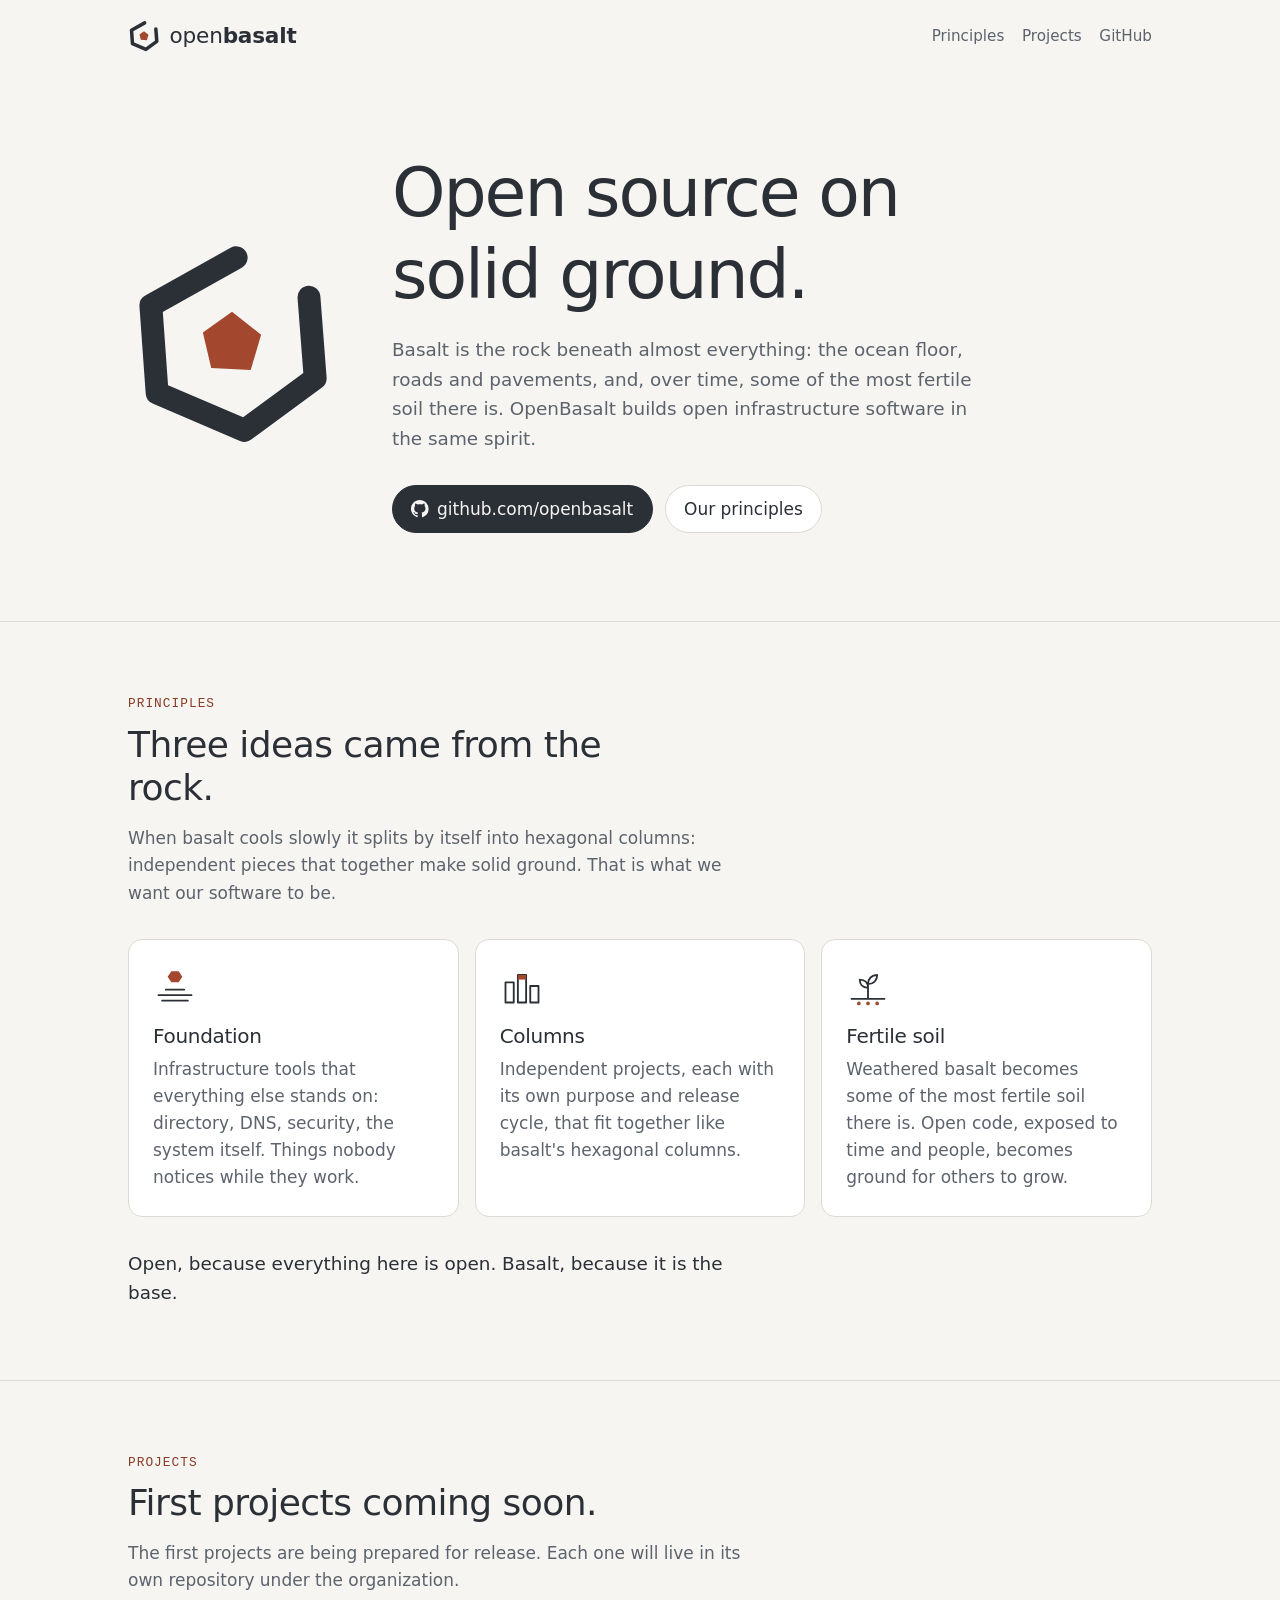
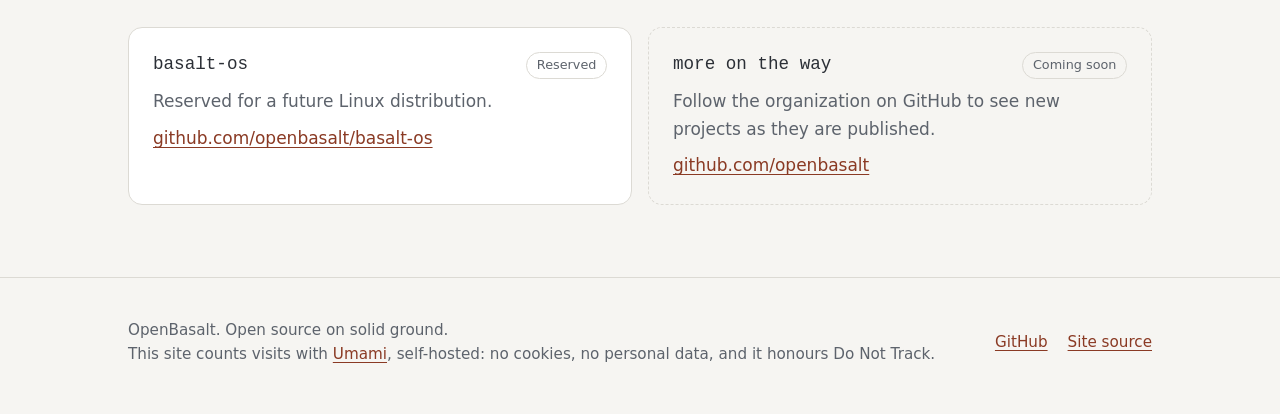
==== index.html @ ecb2786f "Leave automated browsers out of the Umami count A data-before-send hook in assets/umami-filter.js sk" ====
<!doctype html>
<html lang="en">
  <head>
    <meta charset="utf-8" />
    <meta name="viewport" content="width=device-width, initial-scale=1" />
    <title>OpenBasalt: open source on solid ground</title>
    <meta
      name="description"
      content="OpenBasalt is an open source organization for infrastructure software: independent projects that fit together and serve as solid ground for others to build on."
    />
    <link rel="canonical" href="https://openbasalt.org/" />
    <meta name="theme-color" content="#f6f5f2" media="(prefers-color-scheme: light)" />
    <meta name="theme-color" content="#14171b" media="(prefers-color-scheme: dark)" />

    <link rel="icon" href="favicon.ico" sizes="32x32" />
    <link rel="icon" href="assets/favicon.svg" type="image/svg+xml" />
    <link rel="apple-touch-icon" href="assets/apple-touch-icon.png" />

    <meta property="og:type" content="website" />
    <meta property="og:site_name" content="OpenBasalt" />
    <meta property="og:title" content="OpenBasalt: open source on solid ground" />
    <meta
      property="og:description"
      content="Independent, open infrastructure projects that fit together and serve as solid ground for others to build on."
    />
    <meta property="og:url" content="https://openbasalt.org/" />
    <meta property="og:image" content="https://openbasalt.org/assets/social-preview.png" />
    <meta property="og:image:width" content="1280" />
    <meta property="og:image:height" content="640" />
    <meta property="og:image:alt" content="OpenBasalt logo: an open hexagonal basalt column ring with a terra roxa core, and the tagline Open source on solid ground." />
    <meta name="twitter:card" content="summary_large_image" />
    <meta name="twitter:title" content="OpenBasalt: open source on solid ground" />
    <meta
      name="twitter:description"
      content="Independent, open infrastructure projects that fit together and serve as solid ground for others to build on."
    />
    <meta name="twitter:image" content="https://openbasalt.org/assets/social-preview.png" />

    <link rel="stylesheet" href="assets/site.css?v=2" />
    <!-- Umami, self-hosted. No cookies, no cross-site identifier, no personal
         data. data-do-not-track makes it stand down for anyone whose browser
         asks not to be tracked, and data-domains keeps it quiet on forks and
         local previews. umami-filter.js (data-before-send) leaves automated
         browsers out of the count without blocking them. -->
    <script defer src="assets/umami-filter.js?v=1"></script>
    <script
      defer
      src="https://analytics.openbasalt.org/script.js"
      data-website-id="fb8b8b57-2eb4-46c1-8e54-4c75de886963"
      data-domains="openbasalt.org,www.openbasalt.org"
      data-do-not-track="true"
      data-before-send="umamiBeforeSend"
    ></script>
  </head>
  <body>
    <a class="skip" href="#main">Skip to content</a>

    <header class="site-header">
      <div class="wrap">
        <a class="brand" href="./" aria-label="OpenBasalt home">
          <svg viewBox="0 0 512 512" aria-hidden="true" focusable="false">
            <path class="mark-ring" d="M 445.44,143.36 L 460.80,343.04 L 286.72,471.04 L 71.68,378.88 L 56.32,163.84 L 266.24,46.08" fill="none" stroke-width="56.32" stroke-linejoin="round" stroke-linecap="round" />
            <polygon class="mark-core" points="256.00,179.20 327.68,235.52 302.08,322.56 204.80,317.44 184.32,230.40" />
          </svg>
          <span class="wordmark" aria-hidden="true">open<span>basalt</span></span>
        </a>
        <nav class="nav" aria-label="Main">
          <a class="nav-optional" href="#principles">Principles</a>
          <a href="#projects">Projects</a>
          <a href="https://github.com/openbasalt">GitHub</a>
        </nav>
      </div>
    </header>

    <main id="main">
      <section class="wrap hero" aria-labelledby="hero-title">
        <svg class="hero-mark" viewBox="0 0 512 512" role="img" aria-label="OpenBasalt logo">
          <path class="mark-ring" d="M 445.44,143.36 L 460.80,343.04 L 286.72,471.04 L 71.68,378.88 L 56.32,163.84 L 266.24,46.08" fill="none" stroke-width="56.32" stroke-linejoin="round" stroke-linecap="round" />
          <polygon class="mark-core" points="256.00,179.20 327.68,235.52 302.08,322.56 204.80,317.44 184.32,230.40" />
        </svg>
        <div>
          <h1 id="hero-title">Open source on solid ground.</h1>
          <p class="lede">
            Basalt is the rock beneath almost everything: the ocean floor, roads and pavements, and,
            over time, some of the most fertile soil there is. OpenBasalt builds open infrastructure
            software in the same spirit.
          </p>
          <div class="actions">
            <a class="button primary" href="https://github.com/openbasalt">
              <svg viewBox="0 0 16 16" aria-hidden="true" focusable="false" fill="currentColor"><path d="M8 0C3.58 0 0 3.58 0 8c0 3.54 2.29 6.53 5.47 7.59.4.07.55-.17.55-.38 0-.19-.01-.82-.01-1.49-2.01.37-2.53-.49-2.69-.94-.09-.23-.48-.94-.82-1.13-.28-.15-.68-.52-.01-.53.63-.01 1.08.58 1.23.82.72 1.21 1.87.87 2.33.66.07-.52.28-.87.51-1.07-1.78-.2-3.64-.89-3.64-3.95 0-.87.31-1.59.82-2.15-.08-.2-.36-1.02.08-2.12 0 0 .67-.21 2.2.82.64-.18 1.32-.27 2-.27.68 0 1.36.09 2 .27 1.53-1.04 2.2-.82 2.2-.82.44 1.1.16 1.92.08 2.12.51.56.82 1.27.82 2.15 0 3.07-1.87 3.75-3.65 3.95.29.25.54.73.54 1.48 0 1.07-.01 1.93-.01 2.2 0 .21.15.46.55.38A8.013 8.013 0 0016 8c0-4.42-3.58-8-8-8z"/></svg>
              github.com/openbasalt
            </a>
            <a class="button" href="#principles">Our principles</a>
          </div>
        </div>
      </section>

      <section id="principles" class="section" aria-labelledby="principles-title">
        <div class="wrap">
          <p class="eyebrow">Principles</p>
          <h2 id="principles-title">Three ideas came from the rock.</h2>
          <p class="section-intro">
            When basalt cools slowly it splits by itself into hexagonal columns: independent pieces
            that together make solid ground. That is what we want our software to be.
          </p>
          <ol class="principles">
            <li class="principle">
              <svg viewBox="0 0 48 48" aria-hidden="true" focusable="false">
                <path class="icon-line" d="M6 34h36M10 40h28M14 28h20" />
                <path class="icon-fill" d="M20 8l8 0 4 6-4 6h-8l-4-6z" />
              </svg>
              <h3>Foundation</h3>
              <p>
                Infrastructure tools that everything else stands on: directory, DNS, security, the
                system itself. Things nobody notices while they work.
              </p>
            </li>
            <li class="principle">
              <svg viewBox="0 0 48 48" aria-hidden="true" focusable="false">
                <path class="icon-line" d="M6 20h9v22H6zM19.5 12h9v30h-9zM33 24h9v18h-9z" />
                <path class="icon-fill" d="M19.5 12h9v5h-9z" />
              </svg>
              <h3>Columns</h3>
              <p>
                Independent projects, each with its own purpose and release cycle, that fit together
                like basalt's hexagonal columns.
              </p>
            </li>
            <li class="principle">
              <svg viewBox="0 0 48 48" aria-hidden="true" focusable="false">
                <path class="icon-line" d="M6 38h36M24 38V22M24 26c-6 0-9-4-9-9 6 0 9 4 9 9zM24 22c0-6 4-10 10-10 0 6-4 10-10 10z" />
                <circle class="icon-fill" cx="14" cy="43" r="2" />
                <circle class="icon-fill" cx="24" cy="43" r="2" />
                <circle class="icon-fill" cx="34" cy="43" r="2" />
              </svg>
              <h3>Fertile soil</h3>
              <p>
                Weathered basalt becomes some of the most fertile soil there is. Open code, exposed to
                time and people, becomes ground for others to grow.
              </p>
            </li>
          </ol>
          <p class="closing">Open, because everything here is open. Basalt, because it is the base.</p>
        </div>
      </section>

      <section id="projects" class="section" aria-labelledby="projects-title">
        <div class="wrap">
          <p class="eyebrow">Projects</p>
          <h2 id="projects-title">First projects coming soon.</h2>
          <p class="section-intro">
            The first projects are being prepared for release. Each one will live in its own
            repository under the organization.
          </p>
          <div class="projects">
            <article class="project">
              <div class="project-head">
                <h3>basalt-os</h3>
                <span class="tag">Reserved</span>
              </div>
              <p>Reserved for a future Linux distribution.</p>
              <p><a href="https://github.com/openbasalt/basalt-os">github.com/openbasalt/basalt-os</a></p>
            </article>
            <article class="project soon">
              <div class="project-head">
                <h3>more on the way</h3>
                <span class="tag">Coming soon</span>
              </div>
              <p>
                Follow the organization on GitHub to see new projects as they are published.
              </p>
              <p><a href="https://github.com/openbasalt">github.com/openbasalt</a></p>
            </article>
          </div>
        </div>
      </section>
    </main>

    <footer class="site-footer">
      <div class="wrap">
        <div>
          <p>OpenBasalt. Open source on solid ground.</p>
          <p>This site counts visits with <a href="https://umami.is">Umami</a>, self-hosted: no cookies, no personal data, and it honours Do Not Track.</p>
        </div>
        <ul class="footer-links">
          <li><a href="https://github.com/openbasalt">GitHub</a></li>
          <li><a href="https://github.com/openbasalt/openbasalt.org">Site source</a></li>
        </ul>
      </div>
    </footer>
  </body>
</html>
---- assets/site.css ----
/* OpenBasalt site styles: mobile-first, light/dark via prefers-color-scheme, no web fonts. */

:root {
  color-scheme: light dark;
  --bg: #f6f5f2;
  --surface: #ffffff;
  --ink: #2b2f36;
  --muted: #5d636c;
  --line: #dcdad4;
  --accent: #a3472e;
  /* Terra roxa core of the logo: same value in both themes, as in the logo kit. */
  --core: #a3472e;
  --accent-ink: #8a3a24;
  --mark: #2b2f36;
  --focus: #a3472e;
  --radius: 14px;
  --max: 68rem;
  --font: ui-sans-serif, system-ui, -apple-system, "Segoe UI", Roboto, "Helvetica Neue", Arial, sans-serif;
  --mono: ui-monospace, "SFMono-Regular", Menlo, Consolas, monospace;
}

@media (prefers-color-scheme: dark) {
  :root {
    --bg: #14171b;
    --surface: #1b1f24;
    --ink: #e3e6ea;
    --muted: #9aa1aa;
    --line: #2c3239;
    --accent: #c9644a;
    --accent-ink: #e08a72;
    --mark: #e3e6ea;
    --focus: #e08a72;
  }
}

*,
*::before,
*::after {
  box-sizing: border-box;
}

html {
  -webkit-text-size-adjust: 100%;
  text-size-adjust: 100%;
}

body {
  margin: 0;
  background: var(--bg);
  color: var(--ink);
  font-family: var(--font);
  font-size: 1.0625rem;
  line-height: 1.6;
}

img,
svg {
  display: block;
  max-width: 100%;
}

a {
  color: var(--accent-ink);
  text-underline-offset: 0.18em;
  text-decoration-thickness: 1px;
}

a:hover {
  text-decoration-thickness: 2px;
}

:focus-visible {
  outline: 3px solid var(--focus);
  outline-offset: 3px;
  border-radius: 4px;
}

.skip {
  position: absolute;
  left: 1rem;
  top: -4rem;
  padding: 0.5rem 0.875rem;
  background: var(--surface);
  color: var(--ink);
  border: 1px solid var(--line);
  border-radius: 8px;
  z-index: 10;
}

.skip:focus {
  top: 1rem;
}

.wrap {
  width: 100%;
  max-width: var(--max);
  margin: 0 auto;
  padding-inline: 1.25rem;
}

/* Header */

.site-header {
  padding-block: 1.25rem;
}

.site-header .wrap {
  display: flex;
  align-items: center;
  justify-content: space-between;
  gap: 1rem;
}

.brand {
  display: inline-flex;
  align-items: center;
  gap: 0.6rem;
  color: var(--ink);
  text-decoration: none;
}

.brand svg {
  width: 2rem;
  height: 2rem;
}

.wordmark {
  font-size: 1.35rem;
  font-weight: 300;
  letter-spacing: -0.01em;
  line-height: 1;
}

/* The logotype sets "basalt" heavier, as in the logo kit. */
.wordmark span {
  font-weight: 700;
}

.nav {
  display: flex;
  gap: 1.1rem;
  font-size: 0.95rem;
}

.nav a {
  color: var(--muted);
  text-decoration: none;
}

.nav a:hover {
  color: var(--ink);
}

.nav .nav-optional {
  display: none;
}

/* Hero */

.hero {
  padding-block: 3rem 3.5rem;
}

.hero-mark {
  width: 7.5rem;
  height: 7.5rem;
  margin-bottom: 1.75rem;
}

.mark-ring {
  stroke: var(--mark);
}

.mark-core {
  fill: var(--core);
}

h1,
h2,
h3 {
  font-weight: 500;
  line-height: 1.2;
  letter-spacing: -0.015em;
  margin: 0;
}

.hero h1 {
  font-size: clamp(2.25rem, 9vw, 4.25rem);
  font-weight: 400;
  letter-spacing: -0.03em;
  max-width: 14ch;
}

.lede {
  margin: 1.25rem 0 0;
  max-width: 38rem;
  font-size: 1.15rem;
  color: var(--muted);
}

.actions {
  display: flex;
  flex-wrap: wrap;
  gap: 0.75rem;
  margin-top: 2rem;
}

.button {
  display: inline-flex;
  align-items: center;
  gap: 0.5rem;
  min-height: 2.75rem;
  padding: 0.6rem 1.15rem;
  border-radius: 999px;
  border: 1px solid var(--line);
  background: var(--surface);
  color: var(--ink);
  text-decoration: none;
  font-weight: 500;
}

.button:hover {
  border-color: var(--muted);
}

.button.primary {
  background: var(--ink);
  border-color: var(--ink);
  color: var(--bg);
}

.button.primary:hover {
  opacity: 0.9;
}

.button svg {
  width: 1.1rem;
  height: 1.1rem;
}

/* Sections */

.section {
  padding-block: 3rem;
  border-top: 1px solid var(--line);
}

.eyebrow {
  margin: 0 0 0.5rem;
  font-family: var(--mono);
  font-size: 0.8rem;
  letter-spacing: 0.08em;
  text-transform: uppercase;
  color: var(--accent-ink);
}

.section h2 {
  font-size: clamp(1.6rem, 5vw, 2.25rem);
  max-width: 24ch;
}

.section-intro {
  margin: 1rem 0 0;
  max-width: 40rem;
  color: var(--muted);
}

.principles {
  list-style: none;
  margin: 2rem 0 0;
  padding: 0;
  display: grid;
  gap: 1rem;
}

.principle {
  padding: 1.5rem;
  background: var(--surface);
  border: 1px solid var(--line);
  border-radius: var(--radius);
}

.principle svg {
  width: 2.75rem;
  height: 2.75rem;
  margin-bottom: 1rem;
}

.principle h3 {
  font-size: 1.25rem;
}

.principle p {
  margin: 0.5rem 0 0;
  color: var(--muted);
}

.icon-line {
  fill: none;
  stroke: var(--mark);
  stroke-width: 2;
  stroke-linejoin: round;
  stroke-linecap: round;
}

.icon-fill {
  fill: var(--core);
}

.closing {
  margin: 2rem 0 0;
  max-width: 40rem;
  font-size: 1.15rem;
}

/* Projects */

.projects {
  display: grid;
  gap: 1rem;
  margin-top: 2rem;
}

.project {
  padding: 1.5rem;
  border: 1px solid var(--line);
  border-radius: var(--radius);
  background: var(--surface);
}

.project-head {
  display: flex;
  flex-wrap: wrap;
  align-items: baseline;
  justify-content: space-between;
  gap: 0.5rem;
}

.project h3 {
  font-family: var(--mono);
  font-size: 1.1rem;
  font-weight: 500;
  letter-spacing: 0;
}

.tag {
  font-size: 0.8rem;
  padding: 0.15rem 0.6rem;
  border-radius: 999px;
  border: 1px solid var(--line);
  color: var(--muted);
}

.project p {
  margin: 0.6rem 0 0;
  color: var(--muted);
}

.project.soon {
  background: transparent;
  border-style: dashed;
}

/* Footer */

.site-footer {
  padding-block: 2.5rem 3rem;
  border-top: 1px solid var(--line);
  color: var(--muted);
  font-size: 0.95rem;
}

.site-footer .wrap {
  display: flex;
  flex-direction: column;
  gap: 1rem;
}

.footer-links {
  display: flex;
  flex-wrap: wrap;
  gap: 0.5rem 1.25rem;
  list-style: none;
  margin: 0;
  padding: 0;
}

.site-footer p {
  margin: 0;
}

/* 404 */

.notfound {
  min-height: 60vh;
  display: flex;
  flex-direction: column;
  justify-content: center;
  padding-block: 3rem;
}

.notfound h1 {
  font-size: clamp(2rem, 8vw, 3rem);
  font-weight: 400;
}

/* Wider screens */

@media (min-width: 40rem) {
  .wrap {
    padding-inline: 2rem;
  }

  .nav .nav-optional {
    display: inline;
  }

  .hero {
    padding-block: 5rem 5.5rem;
  }

  .section {
    padding-block: 4.5rem;
  }

  .projects {
    grid-template-columns: repeat(2, 1fr);
  }

  .site-footer .wrap {
    flex-direction: row;
    justify-content: space-between;
    align-items: center;
  }
}

@media (min-width: 60rem) {
  .hero {
    display: grid;
    grid-template-columns: auto 1fr;
    gap: 3.5rem;
    align-items: center;
  }

  .hero-mark {
    width: 13rem;
    height: 13rem;
    margin-bottom: 0;
  }

  .principles {
    grid-template-columns: repeat(3, 1fr);
  }
}

@media (prefers-reduced-motion: no-preference) {
  .button,
  .nav a {
    transition: border-color 0.15s ease, color 0.15s ease, opacity 0.15s ease;
  }
}
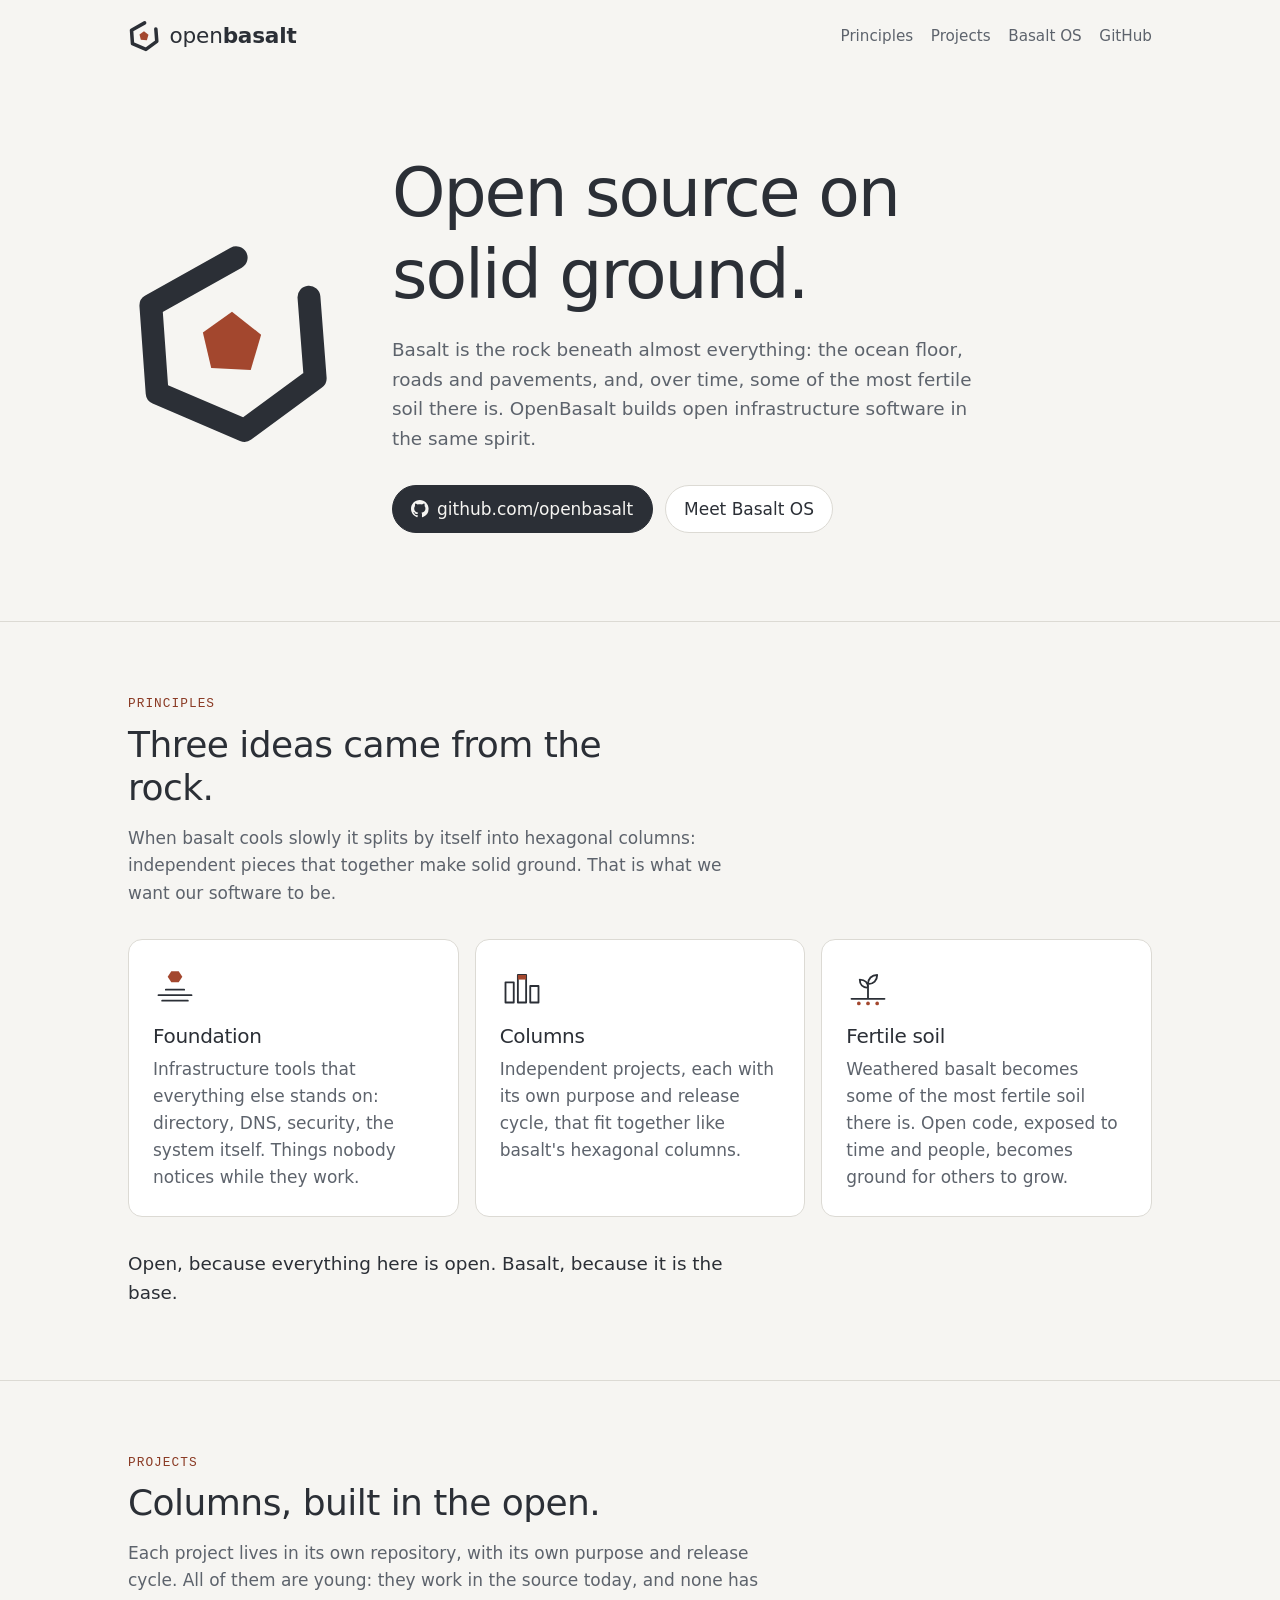
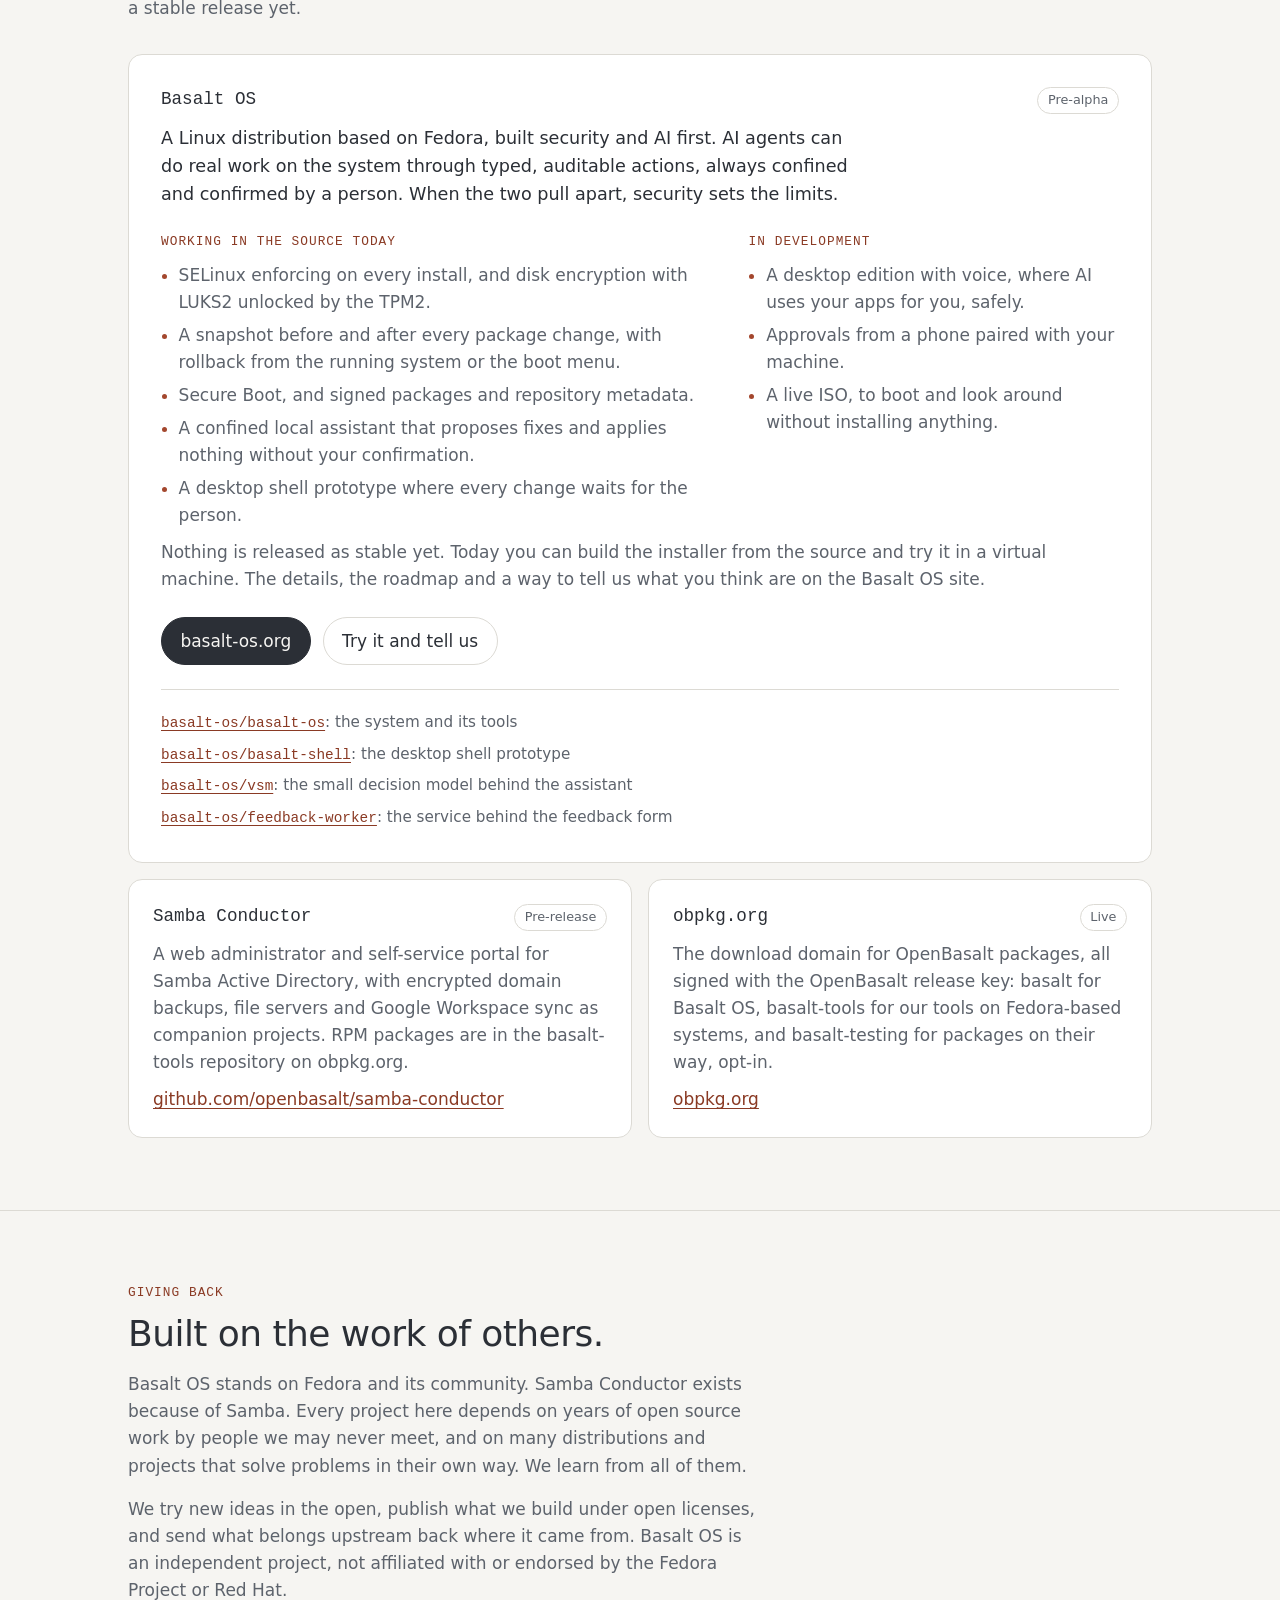
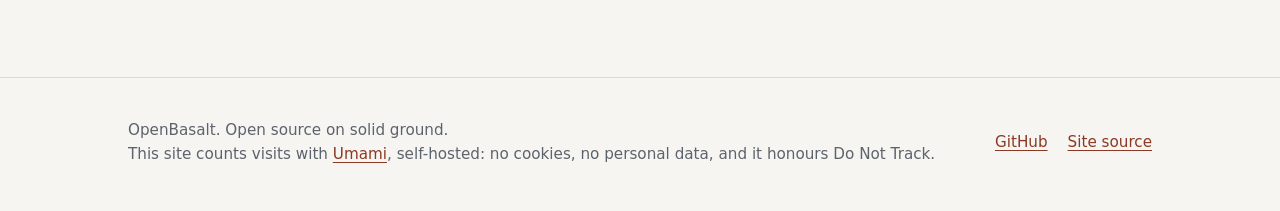
==== commit 5ac039c3: "Projects: Basalt OS, Samba Conductor and obpkg.org, plus giving back Co-Authored-By: Claude Opus 5.5" ====
--- a/index.html
+++ b/index.html
@@ -36,7 +36,7 @@
     />
     <meta name="twitter:image" content="https://openbasalt.org/assets/social-preview.png" />
 
-    <link rel="stylesheet" href="assets/site.css?v=2" />
+    <link rel="stylesheet" href="assets/site.css?v=3" />
     <!-- Umami, self-hosted. No cookies, no cross-site identifier, no personal
          data. data-do-not-track makes it stand down for anyone whose browser
          asks not to be tracked, and data-domains keeps it quiet on forks and
@@ -67,6 +67,7 @@
         <nav class="nav" aria-label="Main">
           <a class="nav-optional" href="#principles">Principles</a>
           <a href="#projects">Projects</a>
+          <a class="nav-optional" href="#basalt-os">Basalt OS</a>
           <a href="https://github.com/openbasalt">GitHub</a>
         </nav>
       </div>
@@ -90,7 +91,7 @@
               <svg viewBox="0 0 16 16" aria-hidden="true" focusable="false" fill="currentColor"><path d="M8 0C3.58 0 0 3.58 0 8c0 3.54 2.29 6.53 5.47 7.59.4.07.55-.17.55-.38 0-.19-.01-.82-.01-1.49-2.01.37-2.53-.49-2.69-.94-.09-.23-.48-.94-.82-1.13-.28-.15-.68-.52-.01-.53.63-.01 1.08.58 1.23.82.72 1.21 1.87.87 2.33.66.07-.52.28-.87.51-1.07-1.78-.2-3.64-.89-3.64-3.95 0-.87.31-1.59.82-2.15-.08-.2-.36-1.02.08-2.12 0 0 .67-.21 2.2.82.64-.18 1.32-.27 2-.27.68 0 1.36.09 2 .27 1.53-1.04 2.2-.82 2.2-.82.44 1.1.16 1.92.08 2.12.51.56.82 1.27.82 2.15 0 3.07-1.87 3.75-3.65 3.95.29.25.54.73.54 1.48 0 1.07-.01 1.93-.01 2.2 0 .21.15.46.55.38A8.013 8.013 0 0016 8c0-4.42-3.58-8-8-8z"/></svg>
               github.com/openbasalt
             </a>
-            <a class="button" href="#principles">Our principles</a>
+            <a class="button" href="#basalt-os">Meet Basalt OS</a>
           </div>
         </div>
       </section>
@@ -147,31 +148,101 @@
       <section id="projects" class="section" aria-labelledby="projects-title">
         <div class="wrap">
           <p class="eyebrow">Projects</p>
-          <h2 id="projects-title">First projects coming soon.</h2>
-          <p class="section-intro">
-            The first projects are being prepared for release. Each one will live in its own
-            repository under the organization.
+          <h2 id="projects-title">Columns, built in the open.</h2>
+          <p class="section-intro">
+            Each project lives in its own repository, with its own purpose and release cycle. All of
+            them are young: they work in the source today, and none has a stable release yet.
           </p>
           <div class="projects">
+            <article id="basalt-os" class="project featured" aria-labelledby="basalt-os-title">
+              <div class="project-head">
+                <h3 id="basalt-os-title">Basalt OS</h3>
+                <span class="tag">Pre-alpha</span>
+              </div>
+              <p class="project-lede">
+                A Linux distribution based on Fedora, built security and AI first. AI agents can do
+                real work on the system through typed, auditable actions, always confined and
+                confirmed by a person. When the two pull apart, security sets the limits.
+              </p>
+              <div class="status-grid">
+                <div>
+                  <p class="status-title">Working in the source today</p>
+                  <ul class="status-list">
+                    <li>SELinux enforcing on every install, and disk encryption with LUKS2 unlocked by the TPM2.</li>
+                    <li>A snapshot before and after every package change, with rollback from the running system or the boot menu.</li>
+                    <li>Secure Boot, and signed packages and repository metadata.</li>
+                    <li>A confined local assistant that proposes fixes and applies nothing without your confirmation.</li>
+                    <li>A desktop shell prototype where every change waits for the person.</li>
+                  </ul>
+                </div>
+                <div>
+                  <p class="status-title">In development</p>
+                  <ul class="status-list">
+                    <li>A desktop edition with voice, where AI uses your apps for you, safely.</li>
+                    <li>Approvals from a phone paired with your machine.</li>
+                    <li>A live ISO, to boot and look around without installing anything.</li>
+                  </ul>
+                </div>
+              </div>
+              <p>
+                Nothing is released as stable yet. Today you can build the installer from the source
+                and try it in a virtual machine. The details, the roadmap and a way to tell us what you
+                think are on the Basalt OS site.
+              </p>
+              <div class="actions">
+                <a class="button primary" href="https://basalt-os.org">basalt-os.org</a>
+                <a class="button" href="https://basalt-os.org/#feedback">Try it and tell us</a>
+              </div>
+              <ul class="repo-links" aria-label="Basalt OS repositories">
+                <li><a href="https://github.com/basalt-os/basalt-os">basalt-os/basalt-os</a>: the system and its tools</li>
+                <li><a href="https://github.com/basalt-os/basalt-shell">basalt-os/basalt-shell</a>: the desktop shell prototype</li>
+                <li><a href="https://github.com/basalt-os/vsm">basalt-os/vsm</a>: the small decision model behind the assistant</li>
+                <li><a href="https://github.com/basalt-os/feedback-worker">basalt-os/feedback-worker</a>: the service behind the feedback form</li>
+              </ul>
+            </article>
             <article class="project">
               <div class="project-head">
-                <h3>basalt-os</h3>
-                <span class="tag">Reserved</span>
-              </div>
-              <p>Reserved for a future Linux distribution.</p>
-              <p><a href="https://github.com/openbasalt/basalt-os">github.com/openbasalt/basalt-os</a></p>
+                <h3>Samba Conductor</h3>
+                <span class="tag">Pre-release</span>
+              </div>
+              <p>
+                A web administrator and self-service portal for Samba Active Directory, with
+                encrypted domain backups, file servers and Google Workspace sync as companion
+                projects. RPM packages are in the basalt-tools repository on obpkg.org.
+              </p>
+              <p><a href="https://github.com/openbasalt/samba-conductor">github.com/openbasalt/samba-conductor</a></p>
             </article>
-            <article class="project soon">
+            <article class="project">
               <div class="project-head">
-                <h3>more on the way</h3>
-                <span class="tag">Coming soon</span>
-              </div>
-              <p>
-                Follow the organization on GitHub to see new projects as they are published.
-              </p>
-              <p><a href="https://github.com/openbasalt">github.com/openbasalt</a></p>
+                <h3>obpkg.org</h3>
+                <span class="tag">Live</span>
+              </div>
+              <p>
+                The download domain for OpenBasalt packages, all signed with the OpenBasalt release
+                key: basalt for Basalt OS, basalt-tools for our tools on Fedora-based systems, and
+                basalt-testing for packages on their way, opt-in.
+              </p>
+              <p><a href="https://obpkg.org">obpkg.org</a></p>
             </article>
           </div>
+        </div>
+      </section>
+
+      <section id="upstream" class="section" aria-labelledby="upstream-title">
+        <div class="wrap">
+          <p class="eyebrow">Giving back</p>
+          <h2 id="upstream-title">Built on the work of others.</h2>
+          <p class="section-intro">
+            Basalt OS stands on Fedora and its community. Samba Conductor exists because of Samba.
+            Every project here depends on years of open source work by people we may never meet, and
+            on many distributions and projects that solve problems in their own way. We learn from
+            all of them.
+          </p>
+          <p class="section-intro">
+            We try new ideas in the open, publish what we build under open licenses, and send what
+            belongs upstream back where it came from. Basalt OS is an independent project, not
+            affiliated with or endorsed by the Fedora Project or Red Hat.
+          </p>
         </div>
       </section>
     </main>
--- a/assets/site.css
+++ b/assets/site.css
@@ -361,6 +361,66 @@
   border-style: dashed;
 }
 
+/* Featured project: spans the full grid row and carries a status list. */
+.project.featured {
+  scroll-margin-top: 1rem;
+}
+
+.project .project-lede {
+  font-size: 1.1rem;
+  color: var(--ink);
+  max-width: 44rem;
+}
+
+.status-grid {
+  display: grid;
+  gap: 1.25rem;
+  margin-top: 1.5rem;
+}
+
+.project .status-title {
+  margin: 0;
+  font-family: var(--mono);
+  font-size: 0.8rem;
+  letter-spacing: 0.08em;
+  text-transform: uppercase;
+  color: var(--accent-ink);
+}
+
+.status-list {
+  margin: 0.6rem 0 0;
+  padding-left: 1.1rem;
+  color: var(--muted);
+}
+
+.status-list li + li {
+  margin-top: 0.35rem;
+}
+
+.status-list li::marker {
+  color: var(--core);
+}
+
+.project .actions {
+  margin-top: 1.5rem;
+}
+
+.repo-links {
+  list-style: none;
+  margin: 1.5rem 0 0;
+  padding: 1.25rem 0 0;
+  border-top: 1px solid var(--line);
+  display: grid;
+  gap: 0.4rem;
+  color: var(--muted);
+  font-size: 0.95rem;
+}
+
+.repo-links a {
+  font-family: var(--mono);
+  font-size: 0.9rem;
+}
+
 /* Footer */
 
 .site-footer {
@@ -425,6 +485,16 @@
 
   .projects {
     grid-template-columns: repeat(2, 1fr);
+  }
+
+  .project.featured {
+    grid-column: 1 / -1;
+    padding: 2rem;
+  }
+
+  .status-grid {
+    grid-template-columns: 3fr 2fr;
+    gap: 2rem;
   }
 
   .site-footer .wrap {
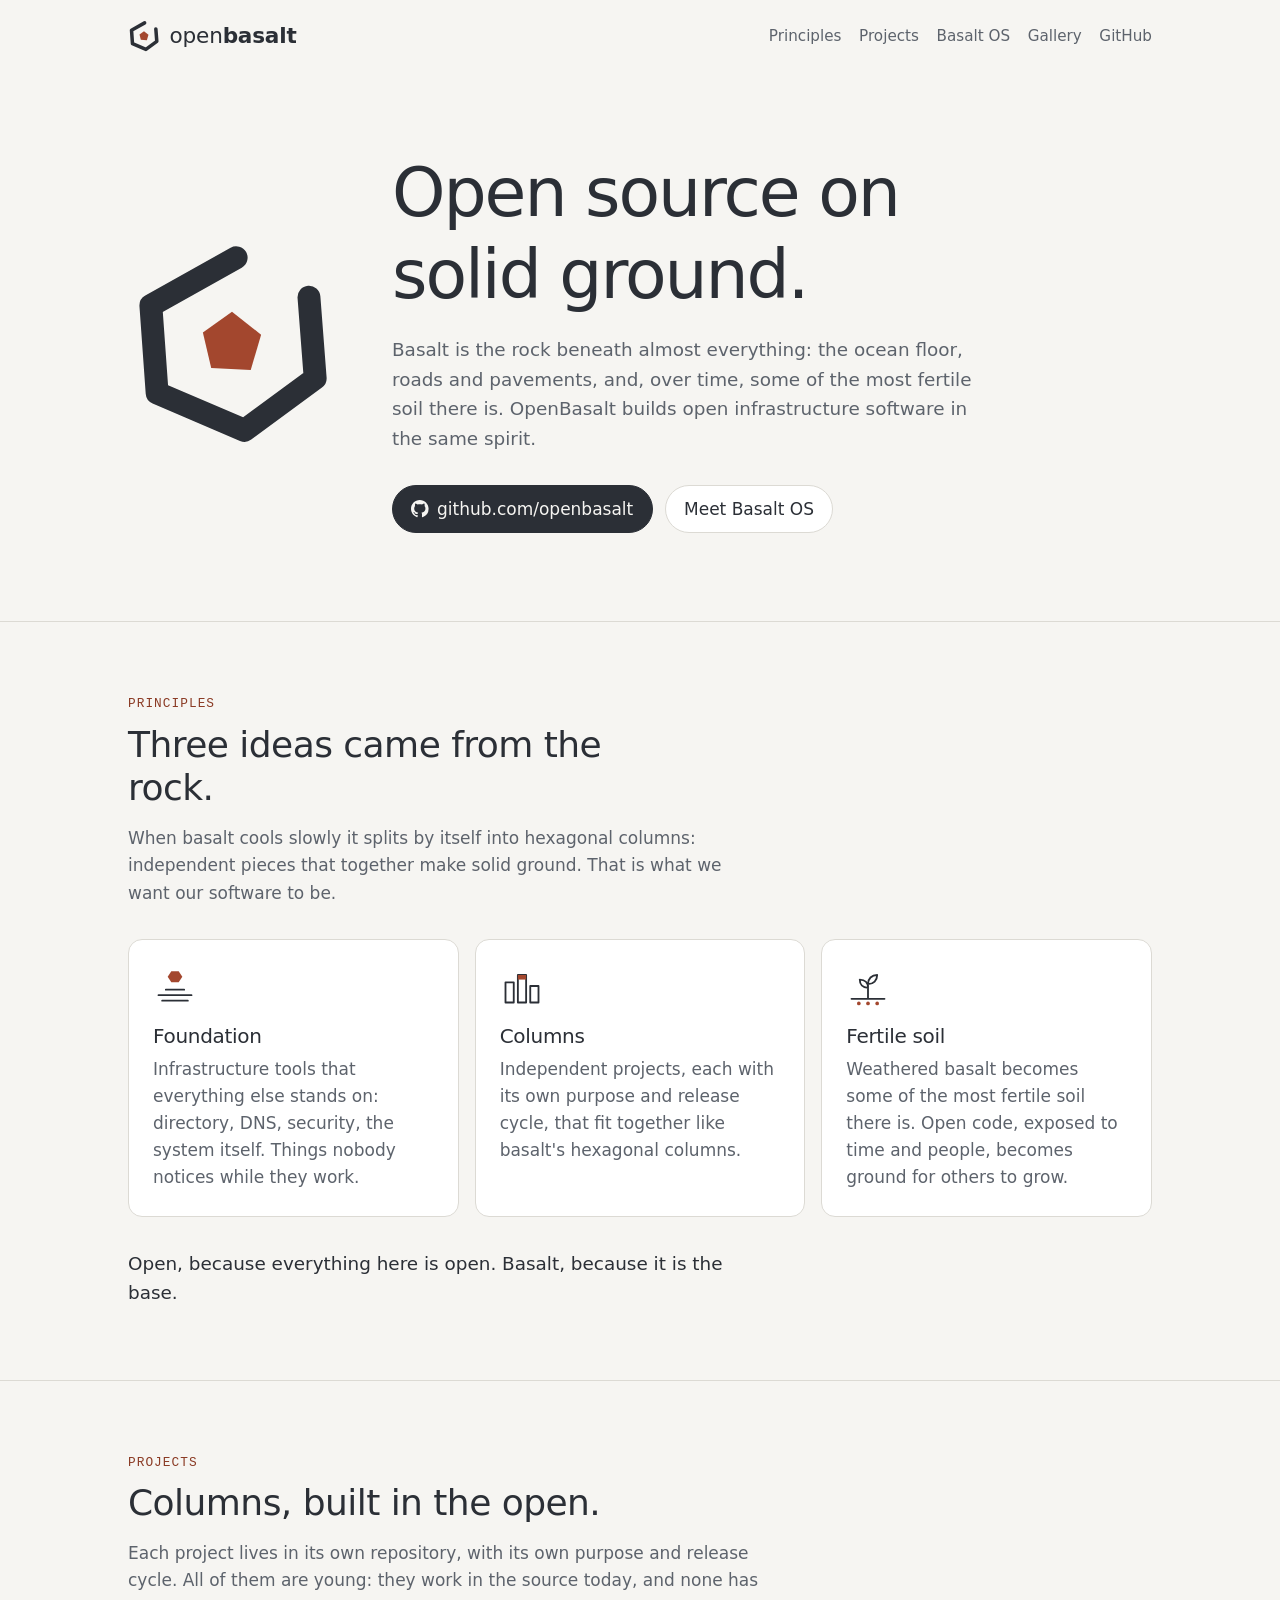
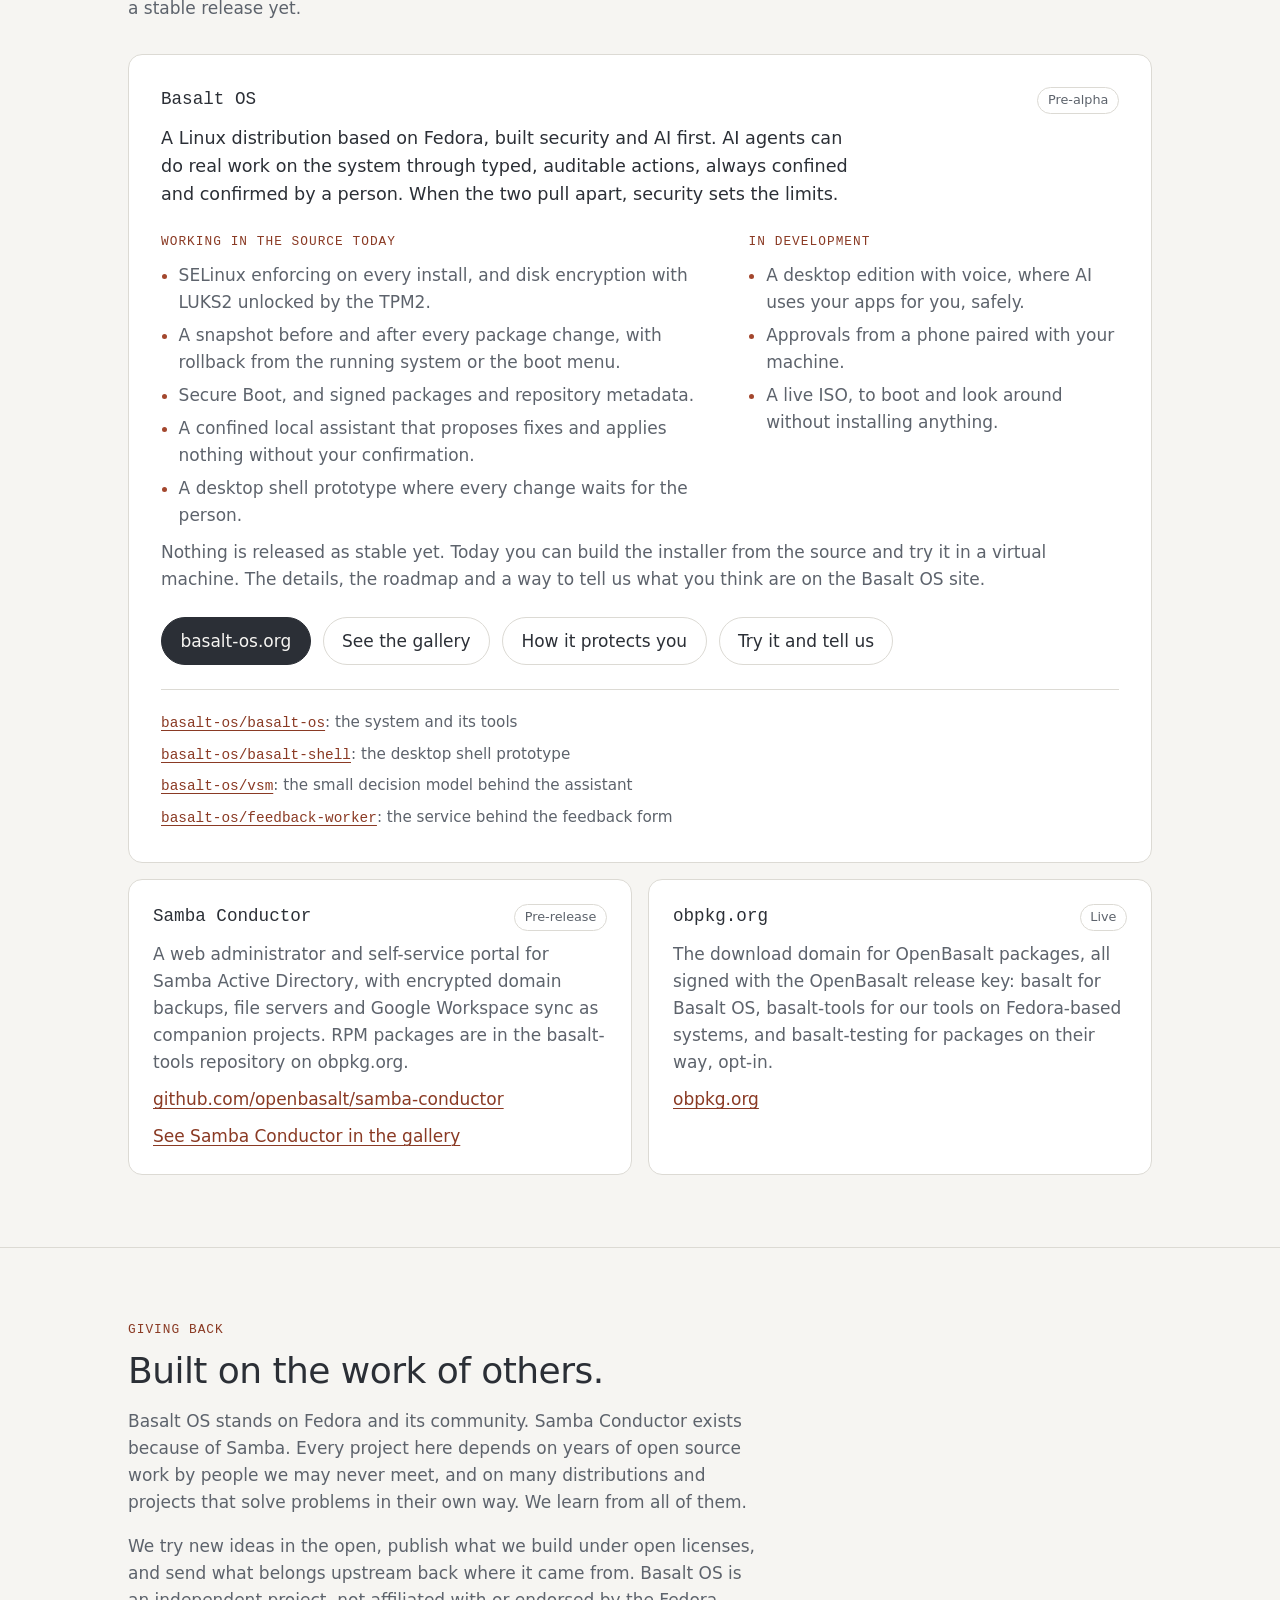
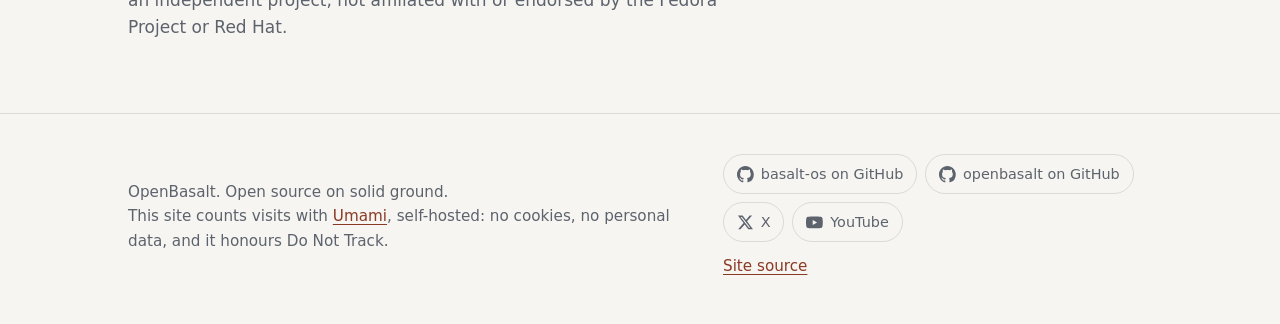
==== commit bf771871: "Gallery page for Samba Conductor, social links Show Samba Conductor as it is today and point visitor" ====
--- a/index.html
+++ b/index.html
@@ -36,7 +36,7 @@
     />
     <meta name="twitter:image" content="https://openbasalt.org/assets/social-preview.png" />
 
-    <link rel="stylesheet" href="assets/site.css?v=3" />
+    <link rel="stylesheet" href="assets/site.css?v=4" />
     <!-- Umami, self-hosted. No cookies, no cross-site identifier, no personal
          data. data-do-not-track makes it stand down for anyone whose browser
          asks not to be tracked, and data-domains keeps it quiet on forks and
@@ -68,6 +68,7 @@
           <a class="nav-optional" href="#principles">Principles</a>
           <a href="#projects">Projects</a>
           <a class="nav-optional" href="#basalt-os">Basalt OS</a>
+          <a href="gallery/">Gallery</a>
           <a href="https://github.com/openbasalt">GitHub</a>
         </nav>
       </div>
@@ -191,6 +192,8 @@
               </p>
               <div class="actions">
                 <a class="button primary" href="https://basalt-os.org">basalt-os.org</a>
+                <a class="button" href="https://basalt-os.org/gallery/">See the gallery</a>
+                <a class="button" href="https://basalt-os.org/security/">How it protects you</a>
                 <a class="button" href="https://basalt-os.org/#feedback">Try it and tell us</a>
               </div>
               <ul class="repo-links" aria-label="Basalt OS repositories">
@@ -211,6 +214,7 @@
                 projects. RPM packages are in the basalt-tools repository on obpkg.org.
               </p>
               <p><a href="https://github.com/openbasalt/samba-conductor">github.com/openbasalt/samba-conductor</a></p>
+              <p><a href="gallery/">See Samba Conductor in the gallery</a></p>
             </article>
             <article class="project">
               <div class="project-head">
@@ -253,10 +257,17 @@
           <p>OpenBasalt. Open source on solid ground.</p>
           <p>This site counts visits with <a href="https://umami.is">Umami</a>, self-hosted: no cookies, no personal data, and it honours Do Not Track.</p>
         </div>
-        <ul class="footer-links">
-          <li><a href="https://github.com/openbasalt">GitHub</a></li>
-          <li><a href="https://github.com/openbasalt/openbasalt.org">Site source</a></li>
-        </ul>
+        <div class="footer-side">
+          <ul class="social" aria-label="OpenBasalt elsewhere">
+            <li><a href="https://github.com/basalt-os" rel="me noopener"><svg viewBox="0 0 16 16" aria-hidden="true" focusable="false" fill="currentColor"><path d="M8 0C3.58 0 0 3.58 0 8c0 3.54 2.29 6.53 5.47 7.59.4.07.55-.17.55-.38 0-.19-.01-.82-.01-1.49-2.01.37-2.53-.49-2.69-.94-.09-.23-.48-.94-.82-1.13-.28-.15-.68-.52-.01-.53.63-.01 1.08.58 1.23.82.72 1.21 1.87.87 2.33.66.07-.52.28-.87.51-1.07-1.78-.2-3.64-.89-3.64-3.95 0-.87.31-1.59.82-2.15-.08-.2-.36-1.02.08-2.12 0 0 .67-.21 2.2.82.64-.18 1.32-.27 2-.27.68 0 1.36.09 2 .27 1.53-1.04 2.2-.82 2.2-.82.44 1.1.16 1.92.08 2.12.51.56.82 1.27.82 2.15 0 3.07-1.87 3.75-3.65 3.95.29.25.54.73.54 1.48 0 1.07-.01 1.93-.01 2.2 0 .21.15.46.55.38A8.013 8.013 0 0016 8c0-4.42-3.58-8-8-8z"/></svg>basalt-os on GitHub</a></li>
+            <li><a href="https://github.com/openbasalt" rel="me noopener"><svg viewBox="0 0 16 16" aria-hidden="true" focusable="false" fill="currentColor"><path d="M8 0C3.58 0 0 3.58 0 8c0 3.54 2.29 6.53 5.47 7.59.4.07.55-.17.55-.38 0-.19-.01-.82-.01-1.49-2.01.37-2.53-.49-2.69-.94-.09-.23-.48-.94-.82-1.13-.28-.15-.68-.52-.01-.53.63-.01 1.08.58 1.23.82.72 1.21 1.87.87 2.33.66.07-.52.28-.87.51-1.07-1.78-.2-3.64-.89-3.64-3.95 0-.87.31-1.59.82-2.15-.08-.2-.36-1.02.08-2.12 0 0 .67-.21 2.2.82.64-.18 1.32-.27 2-.27.68 0 1.36.09 2 .27 1.53-1.04 2.2-.82 2.2-.82.44 1.1.16 1.92.08 2.12.51.56.82 1.27.82 2.15 0 3.07-1.87 3.75-3.65 3.95.29.25.54.73.54 1.48 0 1.07-.01 1.93-.01 2.2 0 .21.15.46.55.38A8.013 8.013 0 0016 8c0-4.42-3.58-8-8-8z"/></svg>openbasalt on GitHub</a></li>
+            <li><a href="https://x.com/openbasalt" rel="me noopener" aria-label="OpenBasalt on X"><svg viewBox="0 0 24 24" aria-hidden="true" focusable="false" fill="currentColor"><path d="M18.24 2.25h3.31l-7.23 8.26 8.5 11.24h-6.65l-5.21-6.82-5.97 6.82H1.68l7.73-8.84L1.25 2.25h6.83l4.71 6.23zm-1.16 17.52h1.83L7.08 4.13H5.12z"/></svg>X</a></li>
+            <li><a href="https://www.youtube.com/@OpenBasalt" rel="me noopener" aria-label="OpenBasalt on YouTube"><svg viewBox="0 0 24 24" aria-hidden="true" focusable="false" fill="currentColor"><path d="M23.5 6.2a3 3 0 0 0-2.1-2.1C19.5 3.6 12 3.6 12 3.6s-7.5 0-9.4.5A3 3 0 0 0 .5 6.2 31 31 0 0 0 0 12a31 31 0 0 0 .5 5.8 3 3 0 0 0 2.1 2.1c1.9.5 9.4.5 9.4.5s7.5 0 9.4-.5a3 3 0 0 0 2.1-2.1A31 31 0 0 0 24 12a31 31 0 0 0-.5-5.8zM9.6 15.6V8.4l6.2 3.6z"/></svg>YouTube</a></li>
+          </ul>
+          <ul class="footer-links">
+            <li><a href="https://github.com/openbasalt/openbasalt.org">Site source</a></li>
+          </ul>
+        </div>
       </div>
     </footer>
   </body>
--- a/assets/site.css
+++ b/assets/site.css
@@ -106,9 +106,10 @@
 
 .site-header .wrap {
   display: flex;
+  flex-wrap: wrap;
   align-items: center;
   justify-content: space-between;
-  gap: 1rem;
+  gap: 0.75rem 1rem;
 }
 
 .brand {
@@ -138,8 +139,16 @@
 
 .nav {
   display: flex;
-  gap: 1.1rem;
+  flex-wrap: wrap;
+  gap: 0.35rem 1.1rem;
   font-size: 0.95rem;
+}
+
+.nav a[aria-current="page"] {
+  color: var(--ink);
+  text-decoration: underline;
+  text-decoration-color: var(--accent);
+  text-underline-offset: 0.35em;
 }
 
 .nav a {
@@ -464,6 +473,394 @@
   font-weight: 400;
 }
 
+/* Social links: plain links with inline SVG icons, no widgets or trackers. */
+
+.social {
+  display: flex;
+  flex-wrap: wrap;
+  gap: 0.5rem;
+  list-style: none;
+  margin: 0;
+  padding: 0;
+}
+
+.social a {
+  display: inline-flex;
+  align-items: center;
+  gap: 0.45rem;
+  min-height: 2.5rem;
+  padding: 0.35rem 0.8rem;
+  border: 1px solid var(--line);
+  border-radius: 999px;
+  color: var(--muted);
+  text-decoration: none;
+  font-size: 0.9rem;
+}
+
+.social a:hover {
+  color: var(--ink);
+  border-color: var(--muted);
+}
+
+.social svg {
+  width: 1.05rem;
+  height: 1.05rem;
+  flex: none;
+}
+
+/* Footer: social links and the site source, side by side on wide screens. */
+.footer-side {
+  display: grid;
+  gap: 0.75rem;
+}
+
+/* Subpages: page title block. */
+
+.page-head {
+  padding-block: 2rem 2.5rem;
+}
+
+.page-head h1 {
+  font-size: clamp(2.1rem, 8vw, 3.25rem);
+  font-weight: 400;
+  letter-spacing: -0.025em;
+  max-width: 20ch;
+}
+
+/* Preview notice: what is shown is pre-alpha and may change. */
+
+.preview-banner {
+  display: flex;
+  gap: 0.75rem;
+  align-items: flex-start;
+  margin: 1.5rem 0 0;
+  max-width: 44rem;
+  padding: 1rem 1.25rem;
+  border: 1px solid var(--accent);
+  border-radius: var(--radius);
+  background: var(--surface);
+}
+
+.preview-banner .status-dot {
+  margin-top: 0.55em;
+  flex: none;
+}
+
+.preview-banner p {
+  margin: 0;
+}
+
+.preview-banner p + p {
+  margin-top: 0.35rem;
+  color: var(--muted);
+  font-size: 0.95rem;
+}
+
+/* Section chips under the page title. */
+
+.jump {
+  display: flex;
+  flex-wrap: wrap;
+  gap: 0.5rem;
+  list-style: none;
+  margin: 1.5rem 0 0;
+  padding: 0;
+}
+
+.jump a {
+  display: inline-flex;
+  align-items: center;
+  min-height: 2.5rem;
+  padding: 0.35rem 0.9rem;
+  border: 1px solid var(--line);
+  border-radius: 999px;
+  background: var(--surface);
+  color: var(--ink);
+  text-decoration: none;
+  font-size: 0.95rem;
+}
+
+.jump a:hover {
+  border-color: var(--muted);
+}
+
+/* Gallery */
+
+.gallery-section {
+  padding-block: 2.5rem;
+  border-top: 1px solid var(--line);
+  scroll-margin-top: 1rem;
+}
+
+.gallery-section h2 {
+  font-size: clamp(1.5rem, 5vw, 2rem);
+}
+
+.shots {
+  list-style: none;
+  margin: 1.5rem 0 0;
+  padding: 0;
+  display: grid;
+  gap: 1.25rem;
+}
+
+.shot figure {
+  margin: 0;
+}
+
+.shot-link {
+  position: relative;
+  display: block;
+  border: 1px solid var(--line);
+  border-radius: var(--radius);
+  overflow: hidden;
+  background: var(--surface);
+  aspect-ratio: 16 / 10;
+}
+
+.shot-link img {
+  width: 100%;
+  height: 100%;
+  object-fit: cover;
+  object-position: top center;
+}
+
+.shot-link:hover {
+  border-color: var(--muted);
+}
+
+/* Mockups carry a visible label on the image itself. */
+.shot-tag {
+  position: absolute;
+  top: 0.6rem;
+  left: 0.6rem;
+  padding: 0.15rem 0.6rem;
+  border-radius: 999px;
+  background: var(--core);
+  color: #ffffff;
+  font-family: var(--mono);
+  font-size: 0.75rem;
+  letter-spacing: 0.04em;
+}
+
+.is-mockup .shot-link {
+  border-style: dashed;
+}
+
+.shot figcaption {
+  display: grid;
+  gap: 0.2rem;
+  margin-top: 0.6rem;
+}
+
+.shot-caption {
+  font-size: 0.98rem;
+}
+
+.shot-meta {
+  font-family: var(--mono);
+  font-size: 0.78rem;
+  color: var(--muted);
+}
+
+/* Videos: hidden until a video is configured; the player loads only on click. */
+
+.video-list {
+  list-style: none;
+  margin: 1.5rem 0 0;
+  padding: 0;
+  display: grid;
+  gap: 1.25rem;
+}
+
+.video-frame {
+  position: relative;
+  aspect-ratio: 16 / 9;
+  border: 1px solid var(--line);
+  border-radius: var(--radius);
+  overflow: hidden;
+  background: var(--surface);
+}
+
+.video-frame iframe {
+  position: absolute;
+  inset: 0;
+  width: 100%;
+  height: 100%;
+  border: 0;
+}
+
+.video-load {
+  position: absolute;
+  inset: 0;
+  display: flex;
+  flex-direction: column;
+  align-items: center;
+  justify-content: center;
+  gap: 0.6rem;
+  padding: 1rem;
+  width: 100%;
+  border: 0;
+  background: transparent;
+  color: var(--ink);
+  font: inherit;
+  text-align: center;
+  cursor: pointer;
+}
+
+.video-load svg {
+  width: 3.5rem;
+  height: 3.5rem;
+}
+
+.video-load small {
+  color: var(--muted);
+  max-width: 30rem;
+}
+
+/* Lightbox: a native dialog, keyboard and touch friendly. */
+
+.lightbox {
+  width: 100vw;
+  max-width: 100vw;
+  height: 100vh;
+  height: 100dvh;
+  max-height: 100dvh;
+  margin: 0;
+  padding: 0;
+  border: 0;
+  background: rgba(10, 12, 15, 0.94);
+  color: #e3e6ea;
+}
+
+.lightbox::backdrop {
+  background: rgba(10, 12, 15, 0.7);
+}
+
+.lightbox[open] {
+  display: grid;
+  grid-template-rows: auto 1fr auto;
+}
+
+.lightbox-bar {
+  display: flex;
+  align-items: center;
+  justify-content: space-between;
+  gap: 1rem;
+  padding: 0.5rem 0.75rem;
+  font-family: var(--mono);
+  font-size: 0.85rem;
+  color: #9aa1aa;
+}
+
+.lightbox-stage {
+  position: relative;
+  min-height: 0;
+  display: flex;
+  align-items: center;
+  justify-content: center;
+  padding: 0 0.5rem;
+}
+
+.lightbox-stage img {
+  max-width: 100%;
+  max-height: 100%;
+  width: auto;
+  height: auto;
+  object-fit: contain;
+  border-radius: 6px;
+}
+
+.lightbox-caption {
+  margin: 0;
+  padding: 0.75rem 1rem 1rem;
+  text-align: center;
+  display: grid;
+  gap: 0.2rem;
+}
+
+.lightbox-caption .shot-meta {
+  color: #9aa1aa;
+}
+
+.lb-btn {
+  display: inline-flex;
+  align-items: center;
+  justify-content: center;
+  width: 2.75rem;
+  height: 2.75rem;
+  border: 1px solid #2c3239;
+  border-radius: 999px;
+  background: #1b1f24;
+  color: #e3e6ea;
+  cursor: pointer;
+}
+
+.lb-btn:hover {
+  border-color: #9aa1aa;
+}
+
+.lb-btn svg {
+  width: 1.25rem;
+  height: 1.25rem;
+}
+
+.lb-prev,
+.lb-next {
+  position: absolute;
+  top: 50%;
+  transform: translateY(-50%);
+}
+
+.lb-prev {
+  left: 0.5rem;
+}
+
+.lb-next {
+  right: 0.5rem;
+}
+
+.status-dot {
+  width: 0.55rem;
+  height: 0.55rem;
+  border-radius: 50%;
+  background: var(--core);
+}
+
+/* Teaser card linking to another site's gallery. */
+.teaser {
+  display: grid;
+  gap: 1.25rem;
+  margin-top: 1.5rem;
+  padding: 1.5rem;
+  background: var(--surface);
+  border: 1px solid var(--line);
+  border-radius: var(--radius);
+}
+
+.teaser img {
+  width: 100%;
+  height: auto;
+  border-radius: 10px;
+  border: 1px solid var(--line);
+}
+
+.teaser p {
+  margin: 0.6rem 0 0;
+  color: var(--muted);
+}
+
+.teaser h3 {
+  font-size: 1.25rem;
+}
+
+.section-links {
+  display: flex;
+  flex-wrap: wrap;
+  gap: 0.75rem;
+  margin-top: 1.5rem;
+}
+
 /* Wider screens */
 
 @media (min-width: 40rem) {
@@ -501,6 +898,37 @@
     flex-direction: row;
     justify-content: space-between;
     align-items: center;
+  }
+
+  .shots,
+  .video-list {
+    grid-template-columns: repeat(2, 1fr);
+  }
+
+  .gallery-section {
+    padding-block: 3.5rem;
+  }
+
+  .page-head {
+    padding-block: 3rem 3.5rem;
+  }
+
+  .lb-prev {
+    left: 1rem;
+  }
+
+  .lb-next {
+    right: 1rem;
+  }
+
+  .lightbox-stage {
+    padding: 0 4.5rem;
+  }
+
+  .teaser {
+    grid-template-columns: 2fr 3fr;
+    align-items: center;
+    padding: 2rem;
   }
 }
 
@@ -521,11 +949,24 @@
   .principles {
     grid-template-columns: repeat(3, 1fr);
   }
+
+  .shots {
+    grid-template-columns: repeat(3, 1fr);
+  }
+
+  /* Two or four images read better as a 2 by 2 grid than with an orphan. */
+  .shots:has(> li:nth-child(2):last-child),
+  .shots:has(> li:nth-child(4):last-child) {
+    grid-template-columns: repeat(2, 1fr);
+  }
 }
 
 @media (prefers-reduced-motion: no-preference) {
   .button,
-  .nav a {
+  .nav a,
+  .social a,
+  .jump a,
+  .shot-link {
     transition: border-color 0.15s ease, color 0.15s ease, opacity 0.15s ease;
   }
 }
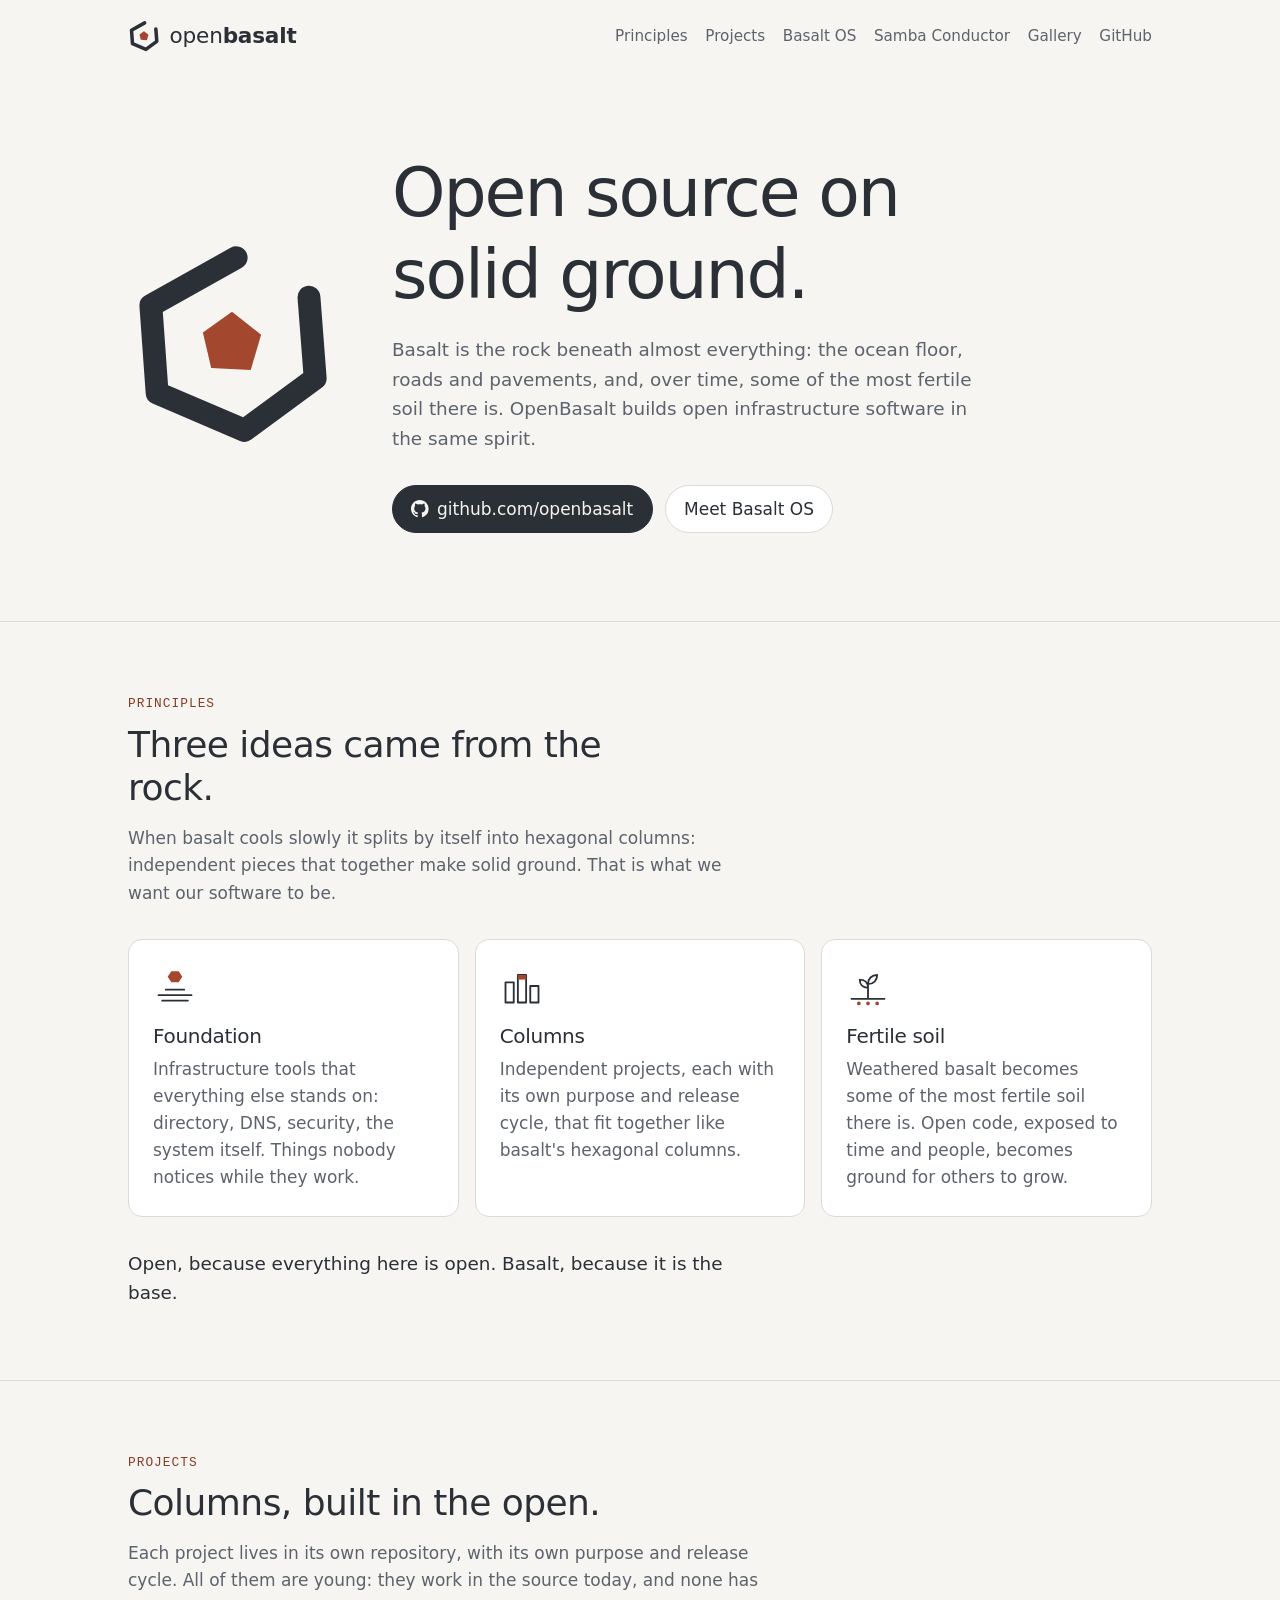
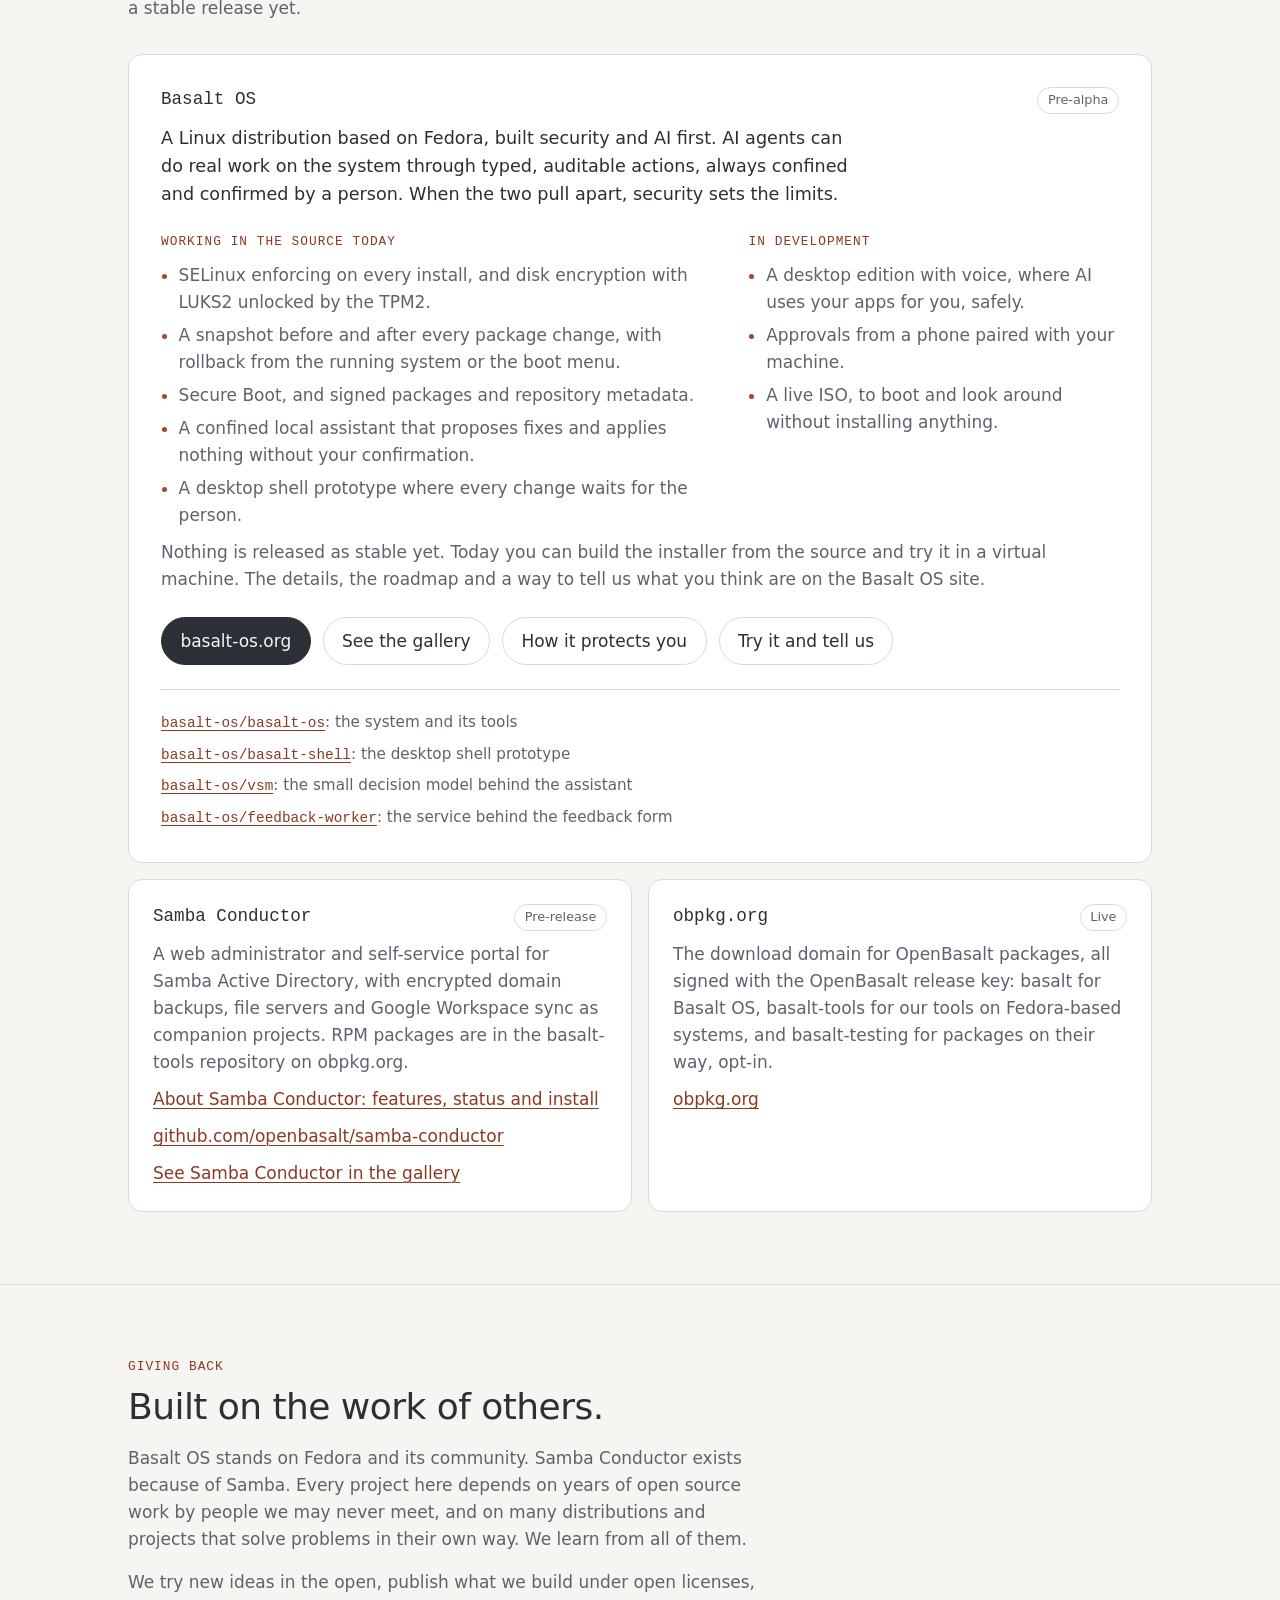
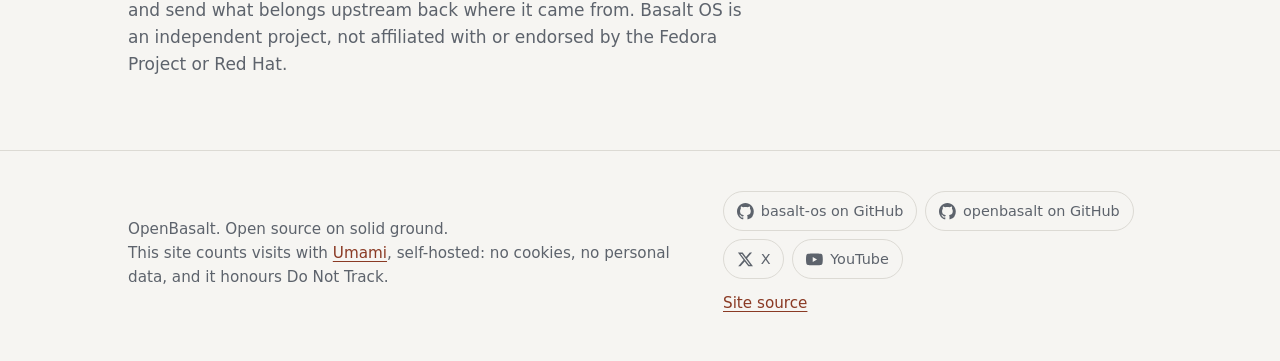
==== commit 51221117: "Samba Conductor project page, projects index, SEO and sharing pass Samba Conductor had only a card o" ====
--- a/index.html
+++ b/index.html
@@ -18,25 +18,29 @@
 
     <meta property="og:type" content="website" />
     <meta property="og:site_name" content="OpenBasalt" />
+    <meta property="og:locale" content="en_US" />
     <meta property="og:title" content="OpenBasalt: open source on solid ground" />
     <meta
       property="og:description"
       content="Independent, open infrastructure projects that fit together and serve as solid ground for others to build on."
     />
     <meta property="og:url" content="https://openbasalt.org/" />
-    <meta property="og:image" content="https://openbasalt.org/assets/social-preview.png" />
-    <meta property="og:image:width" content="1280" />
-    <meta property="og:image:height" content="640" />
+    <meta property="og:image" content="https://openbasalt.org/assets/og/home.png" />
+    <meta property="og:image:type" content="image/png" />
+    <meta property="og:image:width" content="1200" />
+    <meta property="og:image:height" content="630" />
     <meta property="og:image:alt" content="OpenBasalt logo: an open hexagonal basalt column ring with a terra roxa core, and the tagline Open source on solid ground." />
     <meta name="twitter:card" content="summary_large_image" />
+    <meta name="twitter:site" content="@openbasalt" />
     <meta name="twitter:title" content="OpenBasalt: open source on solid ground" />
     <meta
       name="twitter:description"
       content="Independent, open infrastructure projects that fit together and serve as solid ground for others to build on."
     />
-    <meta name="twitter:image" content="https://openbasalt.org/assets/social-preview.png" />
-
-    <link rel="stylesheet" href="assets/site.css?v=4" />
+    <meta name="twitter:image" content="https://openbasalt.org/assets/og/home.png" />
+    <meta name="twitter:image:alt" content="OpenBasalt logo: an open hexagonal basalt column ring with a terra roxa core, and the tagline Open source on solid ground." />
+
+    <link rel="stylesheet" href="assets/site.css?v=5" />
     <!-- Umami, self-hosted. No cookies, no cross-site identifier, no personal
          data. data-do-not-track makes it stand down for anyone whose browser
          asks not to be tracked, and data-domains keeps it quiet on forks and
@@ -51,6 +55,30 @@
       data-do-not-track="true"
       data-before-send="umamiBeforeSend"
     ></script>
+    <script type="application/ld+json">
+    {
+      "@context": "https://schema.org",
+      "@type": "Organization",
+      "name": "OpenBasalt",
+      "url": "https://openbasalt.org/",
+      "logo": "https://openbasalt.org/assets/icon-512.png",
+      "description": "An open source organization for infrastructure software: independent projects that fit together and serve as solid ground for others to build on.",
+      "sameAs": [
+        "https://github.com/openbasalt",
+        "https://github.com/basalt-os",
+        "https://x.com/openbasalt",
+        "https://www.youtube.com/@OpenBasalt"
+      ]
+    }
+    </script>
+    <script type="application/ld+json">
+    {
+      "@context": "https://schema.org",
+      "@type": "WebSite",
+      "name": "OpenBasalt",
+      "url": "https://openbasalt.org/"
+    }
+    </script>
   </head>
   <body>
     <a class="skip" href="#main">Skip to content</a>
@@ -66,8 +94,9 @@
         </a>
         <nav class="nav" aria-label="Main">
           <a class="nav-optional" href="#principles">Principles</a>
-          <a href="#projects">Projects</a>
+          <a href="projects/">Projects</a>
           <a class="nav-optional" href="#basalt-os">Basalt OS</a>
+          <a class="nav-optional" href="projects/samba-conductor/">Samba Conductor</a>
           <a href="gallery/">Gallery</a>
           <a href="https://github.com/openbasalt">GitHub</a>
         </nav>
@@ -213,6 +242,7 @@
                 encrypted domain backups, file servers and Google Workspace sync as companion
                 projects. RPM packages are in the basalt-tools repository on obpkg.org.
               </p>
+              <p><a href="projects/samba-conductor/">About Samba Conductor: features, status and install</a></p>
               <p><a href="https://github.com/openbasalt/samba-conductor">github.com/openbasalt/samba-conductor</a></p>
               <p><a href="gallery/">See Samba Conductor in the gallery</a></p>
             </article>
--- a/assets/site.css
+++ b/assets/site.css
@@ -861,6 +861,129 @@
   margin-top: 1.5rem;
 }
 
+/* Project pages: feature cards, a lead screenshot, install steps with code. */
+
+.features {
+  list-style: none;
+  margin: 2rem 0 0;
+  padding: 0;
+  display: grid;
+  gap: 1rem;
+}
+
+.feature {
+  min-width: 0;
+  padding: 1.5rem;
+  background: var(--surface);
+  border: 1px solid var(--line);
+  border-radius: var(--radius);
+}
+
+.feature h3 {
+  font-size: 1.2rem;
+}
+
+.feature p {
+  margin: 0.5rem 0 0;
+  color: var(--muted);
+}
+
+.feature .component {
+  margin-top: 0.75rem;
+  font-family: var(--mono);
+  font-size: 0.85rem;
+}
+
+.lead-shot {
+  margin: 2rem 0 0;
+}
+
+.lead-shot img {
+  width: 100%;
+  height: auto;
+  border: 1px solid var(--line);
+  border-radius: var(--radius);
+}
+
+.lead-shot figcaption {
+  margin-top: 0.6rem;
+  color: var(--muted);
+  font-size: 0.95rem;
+}
+
+.prose {
+  max-width: 46rem;
+  min-width: 0;
+}
+
+/* A prose section keeps the page's left edge; only its content is narrowed. */
+.wrap.prose {
+  max-width: var(--max);
+}
+
+.wrap.prose > * {
+  max-width: 46rem;
+}
+
+.prose h3 {
+  margin-top: 2rem;
+  font-size: 1.25rem;
+}
+
+.prose p,
+.prose li {
+  color: var(--muted);
+}
+
+.prose p {
+  margin: 0.75rem 0 0;
+}
+
+.prose ul {
+  margin: 0.75rem 0 0;
+  padding-left: 1.1rem;
+}
+
+.prose li + li {
+  margin-top: 0.35rem;
+}
+
+.prose li::marker {
+  color: var(--core);
+}
+
+code {
+  font-family: var(--mono);
+  font-size: 0.9em;
+  overflow-wrap: anywhere;
+}
+
+pre {
+  margin: 0.75rem 0 0;
+  padding: 0.9rem 1rem;
+  max-width: 100%;
+  overflow-x: auto;
+  background: var(--surface);
+  border: 1px solid var(--line);
+  border-radius: 10px;
+  font-family: var(--mono);
+  font-size: 0.82rem;
+  line-height: 1.6;
+  color: var(--ink);
+}
+
+pre code {
+  font-size: inherit;
+  overflow-wrap: normal;
+}
+
+.fingerprint {
+  font-family: var(--mono);
+  font-size: 0.85rem;
+  color: var(--ink);
+  overflow-wrap: anywhere;
+}
+
 /* Wider screens */
 
 @media (min-width: 40rem) {
@@ -929,6 +1052,14 @@
     grid-template-columns: 2fr 3fr;
     align-items: center;
     padding: 2rem;
+  }
+
+  .features {
+    grid-template-columns: repeat(2, 1fr);
+  }
+
+  pre {
+    font-size: 0.85rem;
   }
 }
 
@@ -946,7 +1077,8 @@
     margin-bottom: 0;
   }
 
-  .principles {
+  .principles,
+  .features {
     grid-template-columns: repeat(3, 1fr);
   }
 
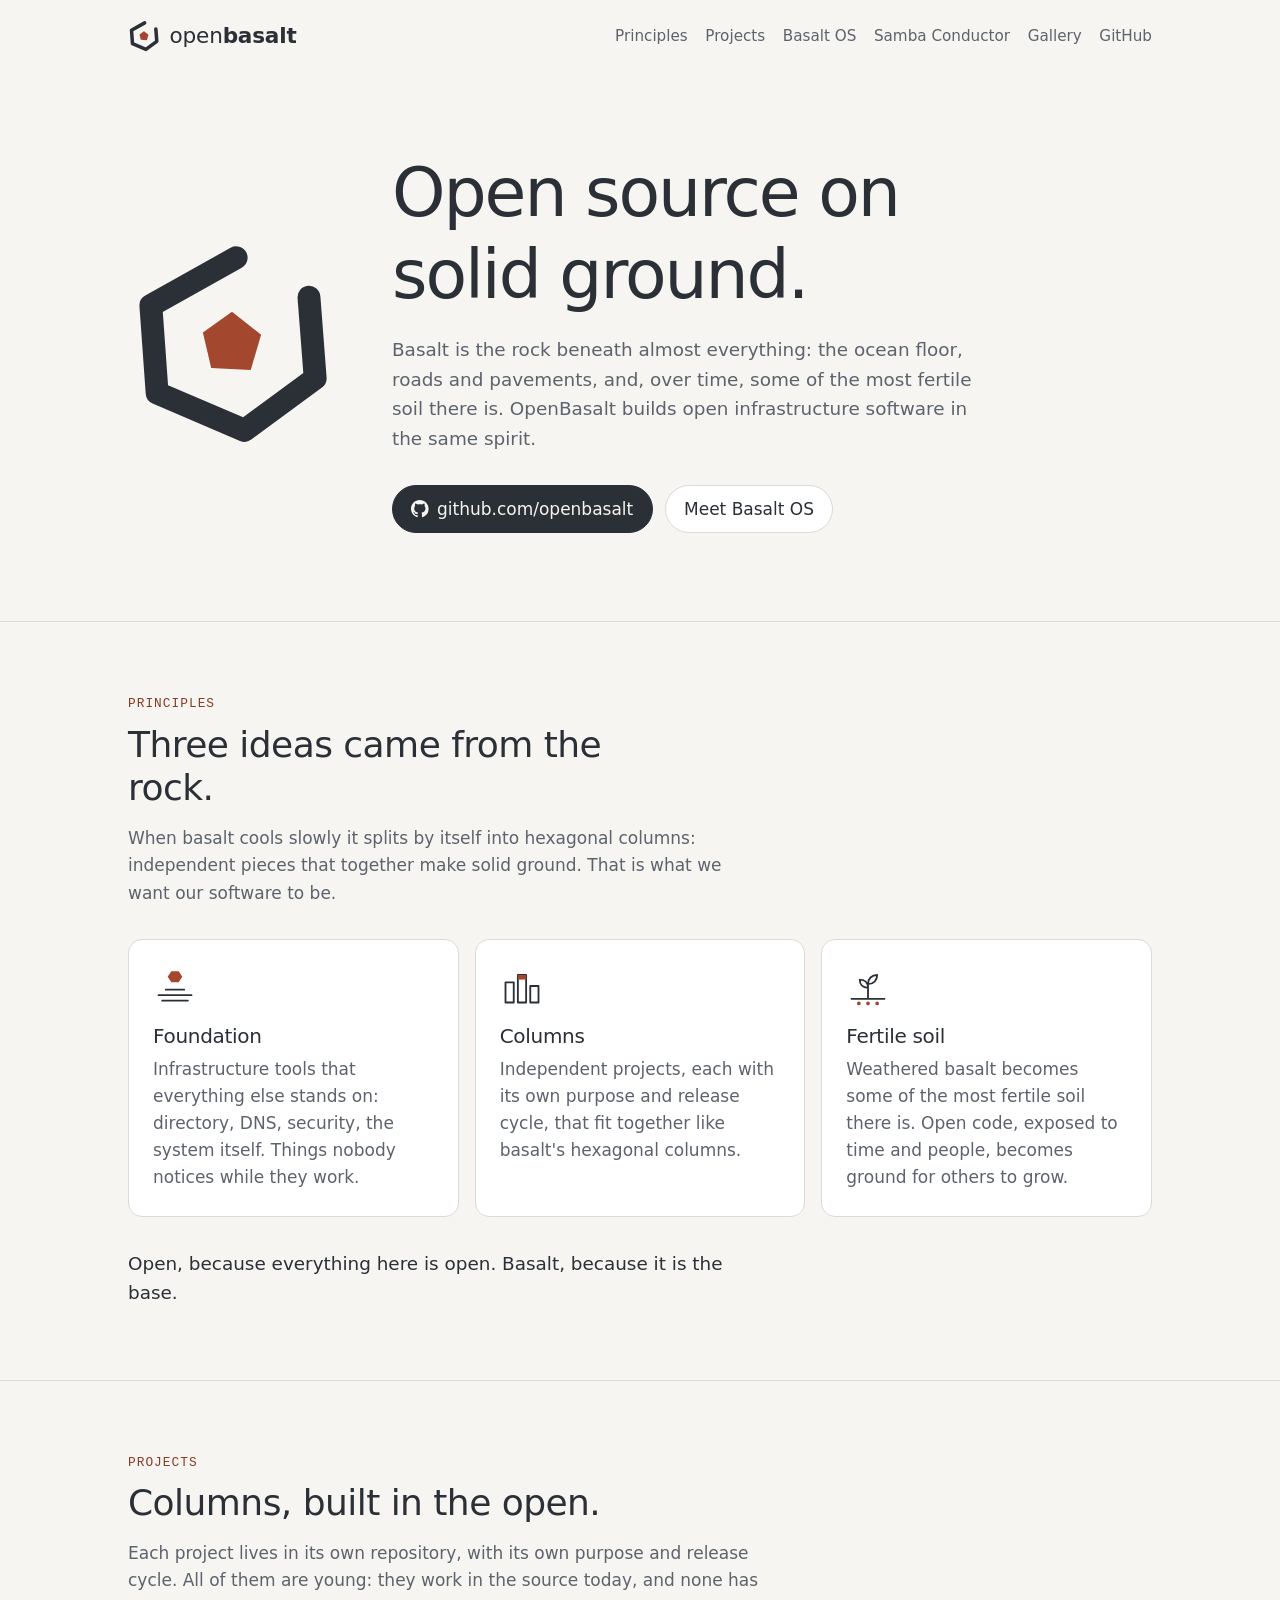
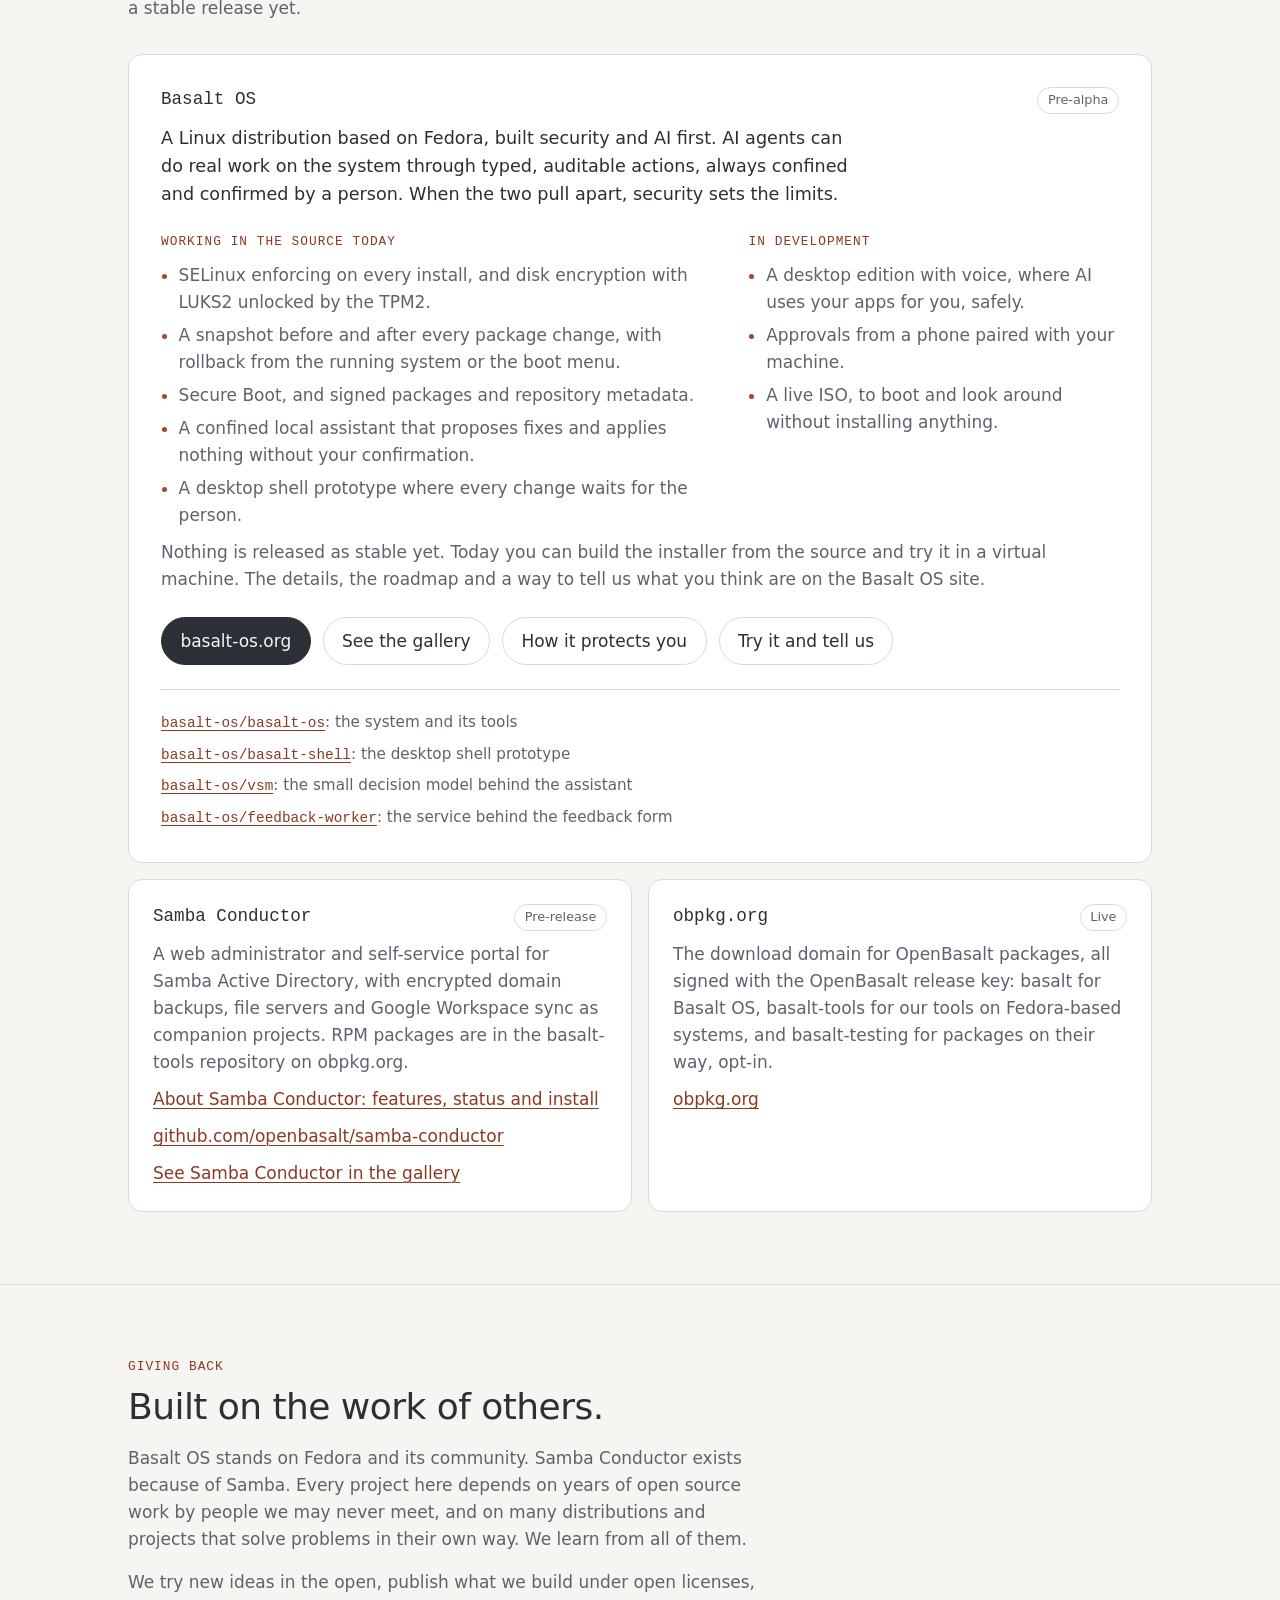
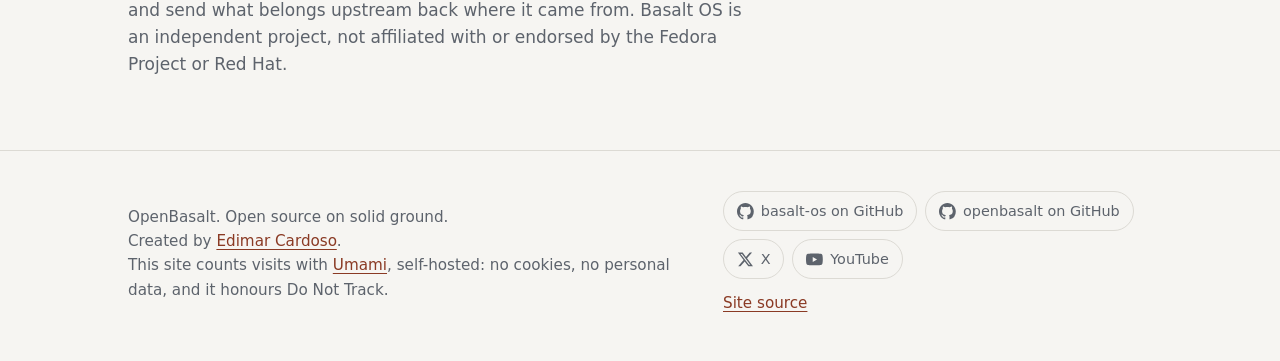
==== commit 86b67288: "Credit the creator in the footer and Organization JSON-LD The project now names its creator wherever" ====
--- a/index.html
+++ b/index.html
@@ -68,7 +68,12 @@
         "https://github.com/basalt-os",
         "https://x.com/openbasalt",
         "https://www.youtube.com/@OpenBasalt"
-      ]
+      ],
+      "founder": {
+        "@type": "Person",
+        "name": "Edimar Cardoso",
+        "url": "https://edimar-cardoso.me/en"
+      }
     }
     </script>
     <script type="application/ld+json">
@@ -285,6 +290,7 @@
       <div class="wrap">
         <div>
           <p>OpenBasalt. Open source on solid ground.</p>
+          <p>Created by <a href="https://edimar-cardoso.me/en" rel="me noopener">Edimar Cardoso</a>.</p>
           <p>This site counts visits with <a href="https://umami.is">Umami</a>, self-hosted: no cookies, no personal data, and it honours Do Not Track.</p>
         </div>
         <div class="footer-side">
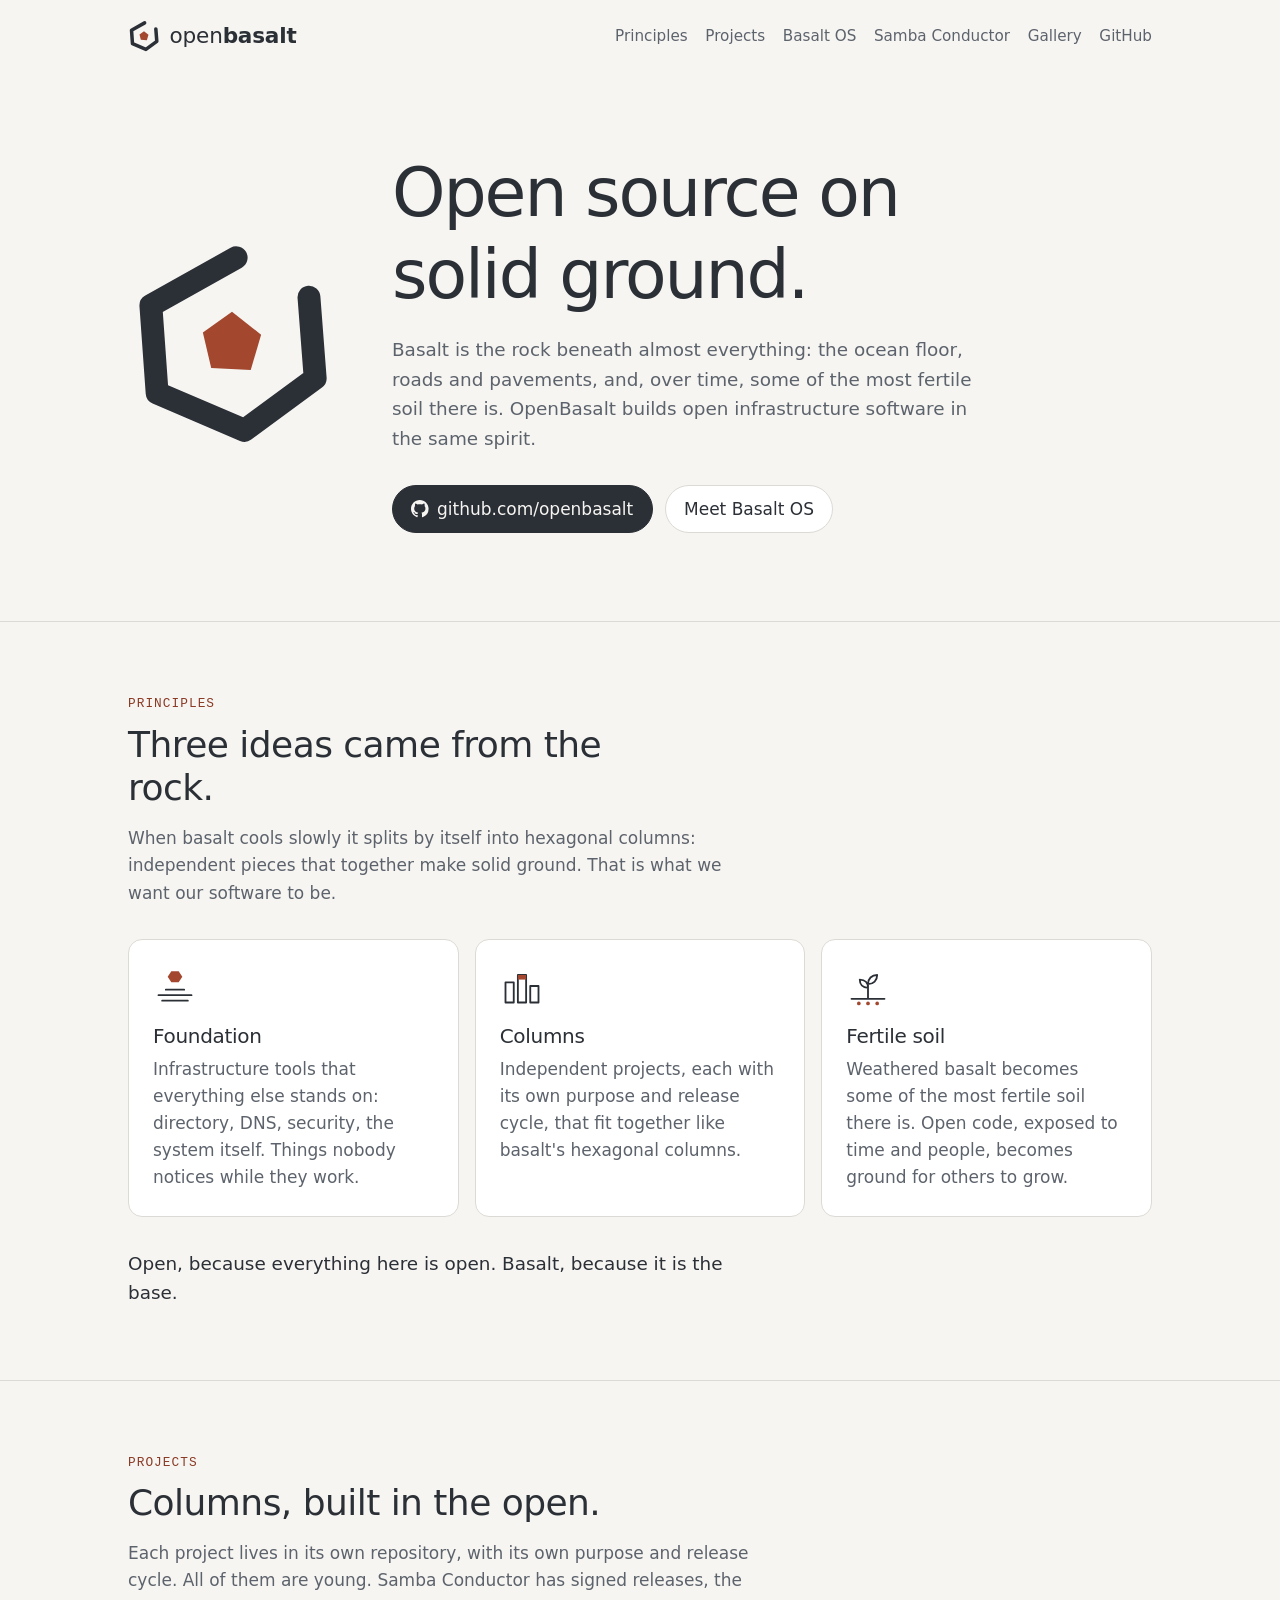
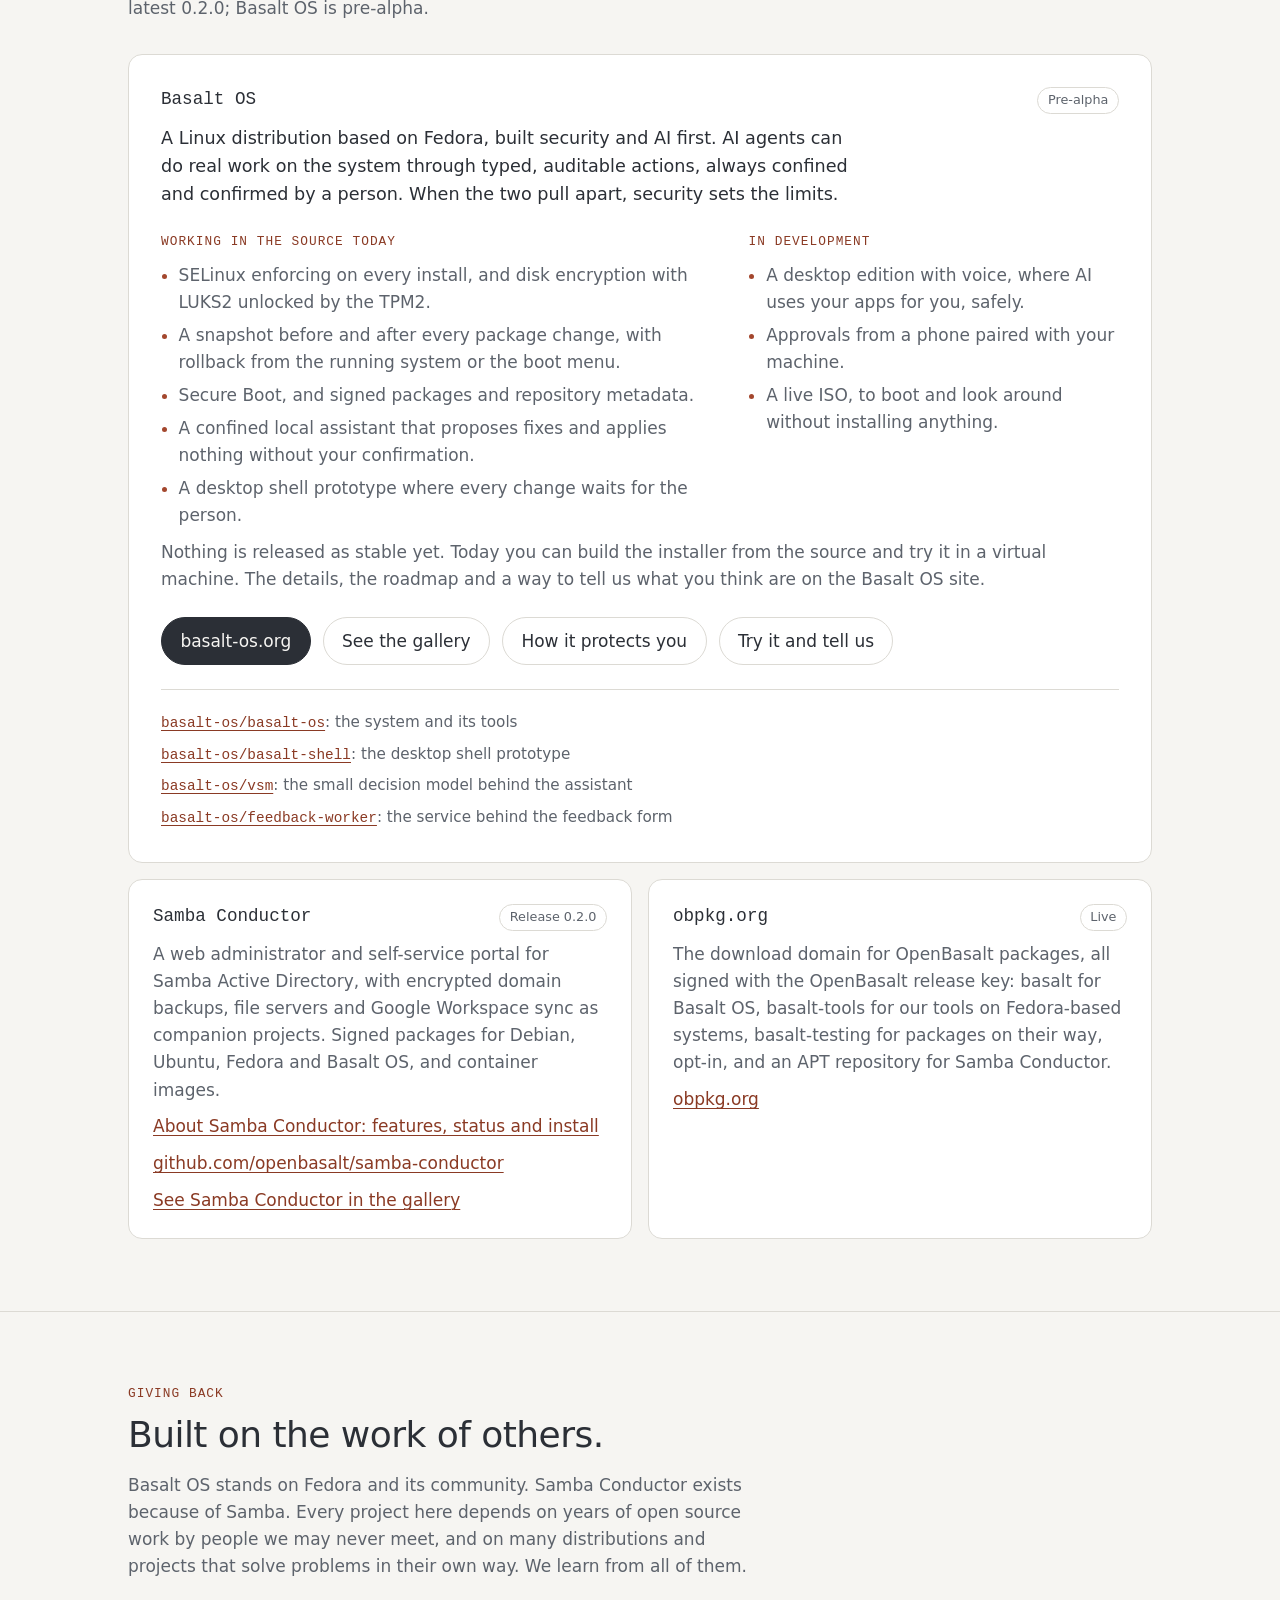
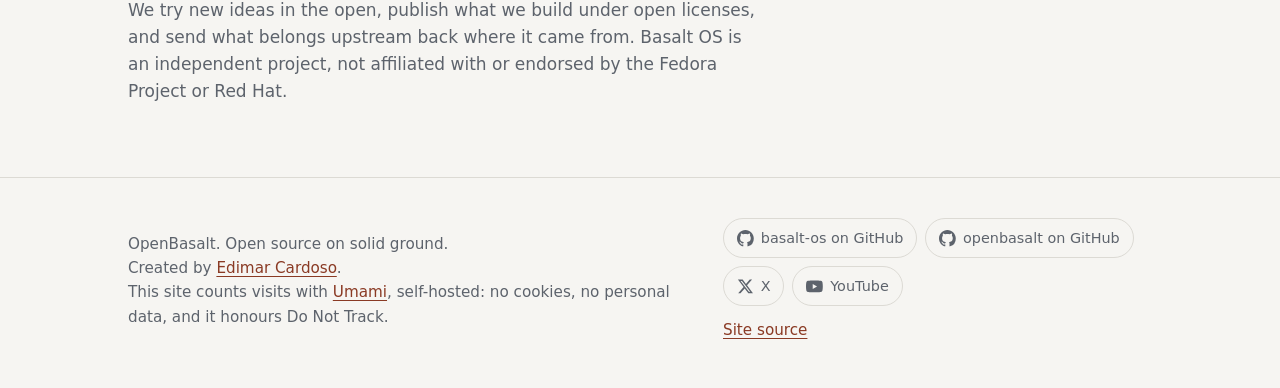
==== commit 48b92760: "Samba Conductor 0.2.0: released status, install pointers, containers The project page still said pre" ====
--- a/index.html
+++ b/index.html
@@ -186,7 +186,8 @@
           <h2 id="projects-title">Columns, built in the open.</h2>
           <p class="section-intro">
             Each project lives in its own repository, with its own purpose and release cycle. All of
-            them are young: they work in the source today, and none has a stable release yet.
+            them are young. Samba Conductor has signed releases, the latest 0.2.0; Basalt OS is
+            pre-alpha.
           </p>
           <div class="projects">
             <article id="basalt-os" class="project featured" aria-labelledby="basalt-os-title">
@@ -240,12 +241,13 @@
             <article class="project">
               <div class="project-head">
                 <h3>Samba Conductor</h3>
-                <span class="tag">Pre-release</span>
+                <span class="tag">Release 0.2.0</span>
               </div>
               <p>
                 A web administrator and self-service portal for Samba Active Directory, with
                 encrypted domain backups, file servers and Google Workspace sync as companion
-                projects. RPM packages are in the basalt-tools repository on obpkg.org.
+                projects. Signed packages for Debian, Ubuntu, Fedora and Basalt OS, and container
+                images.
               </p>
               <p><a href="projects/samba-conductor/">About Samba Conductor: features, status and install</a></p>
               <p><a href="https://github.com/openbasalt/samba-conductor">github.com/openbasalt/samba-conductor</a></p>
@@ -258,8 +260,9 @@
               </div>
               <p>
                 The download domain for OpenBasalt packages, all signed with the OpenBasalt release
-                key: basalt for Basalt OS, basalt-tools for our tools on Fedora-based systems, and
-                basalt-testing for packages on their way, opt-in.
+                key: basalt for Basalt OS, basalt-tools for our tools on Fedora-based systems,
+                basalt-testing for packages on their way, opt-in, and an APT repository for Samba
+                Conductor.
               </p>
               <p><a href="https://obpkg.org">obpkg.org</a></p>
             </article>
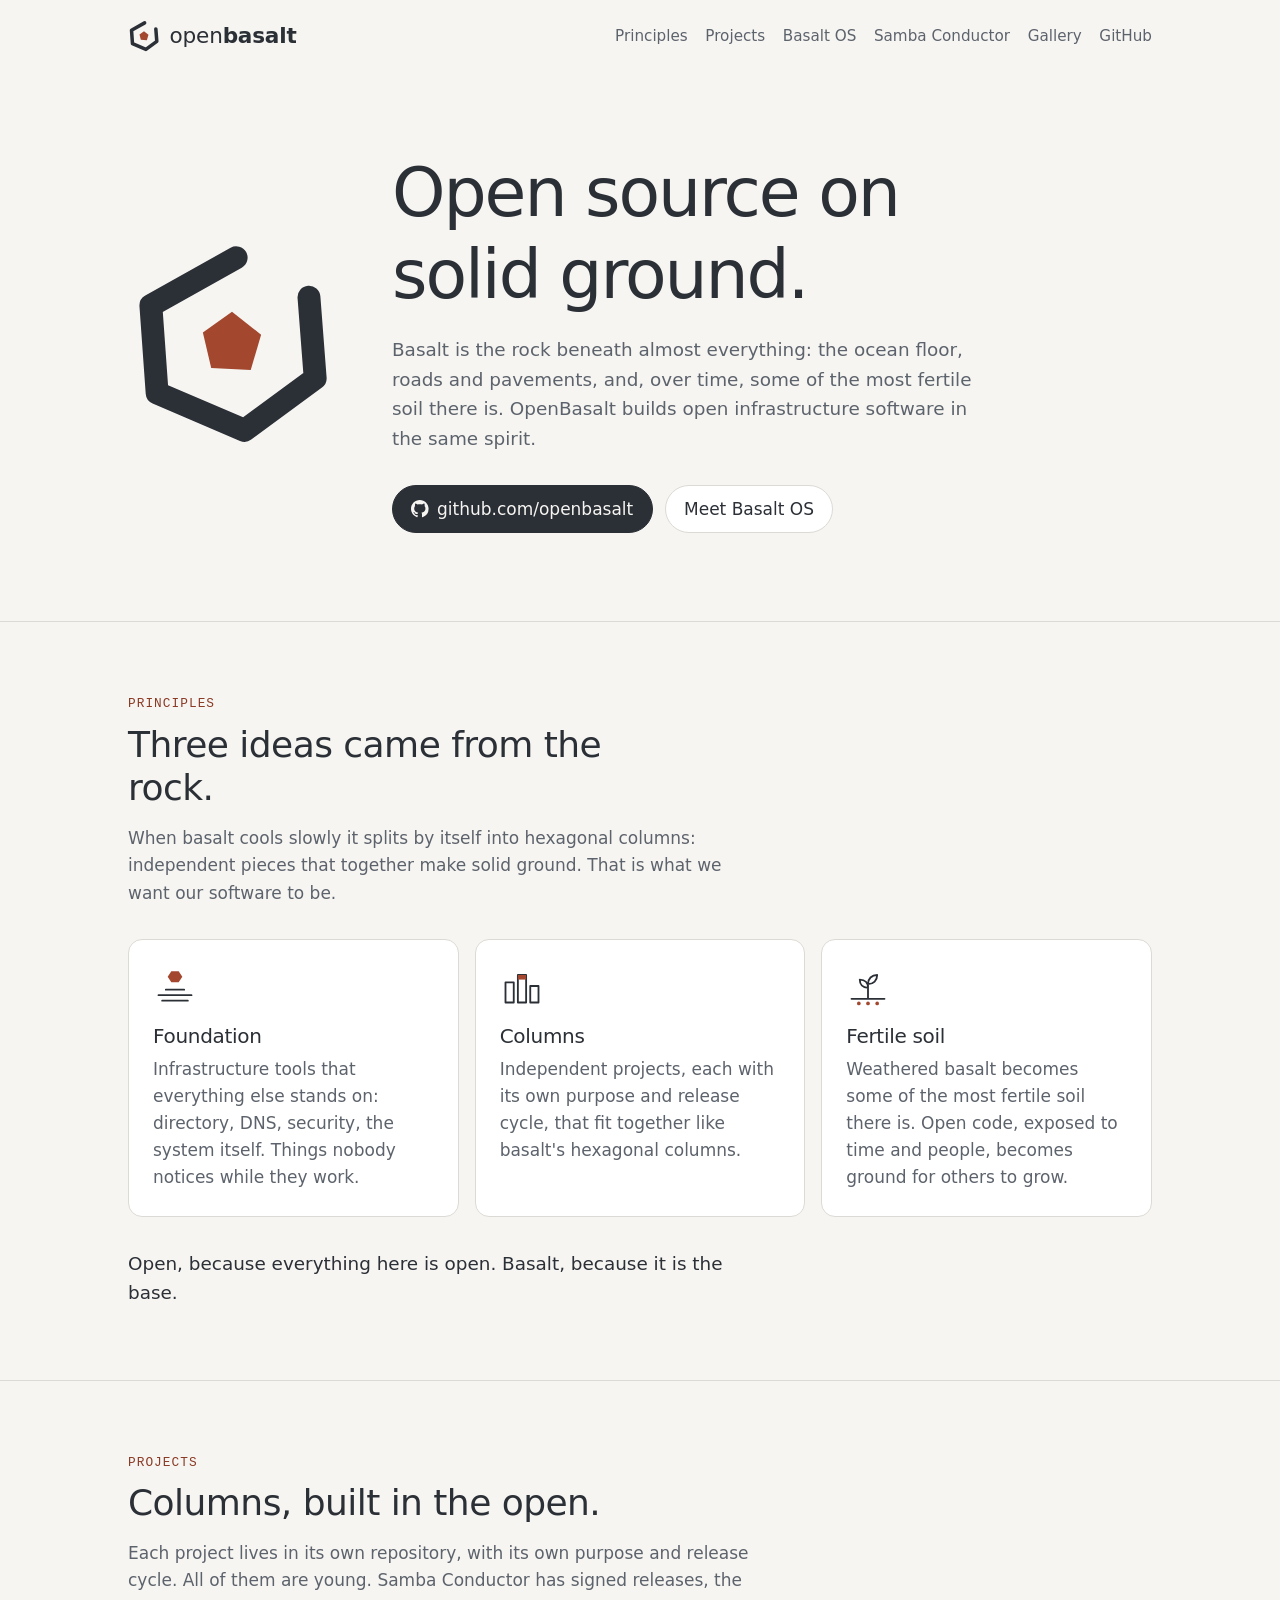
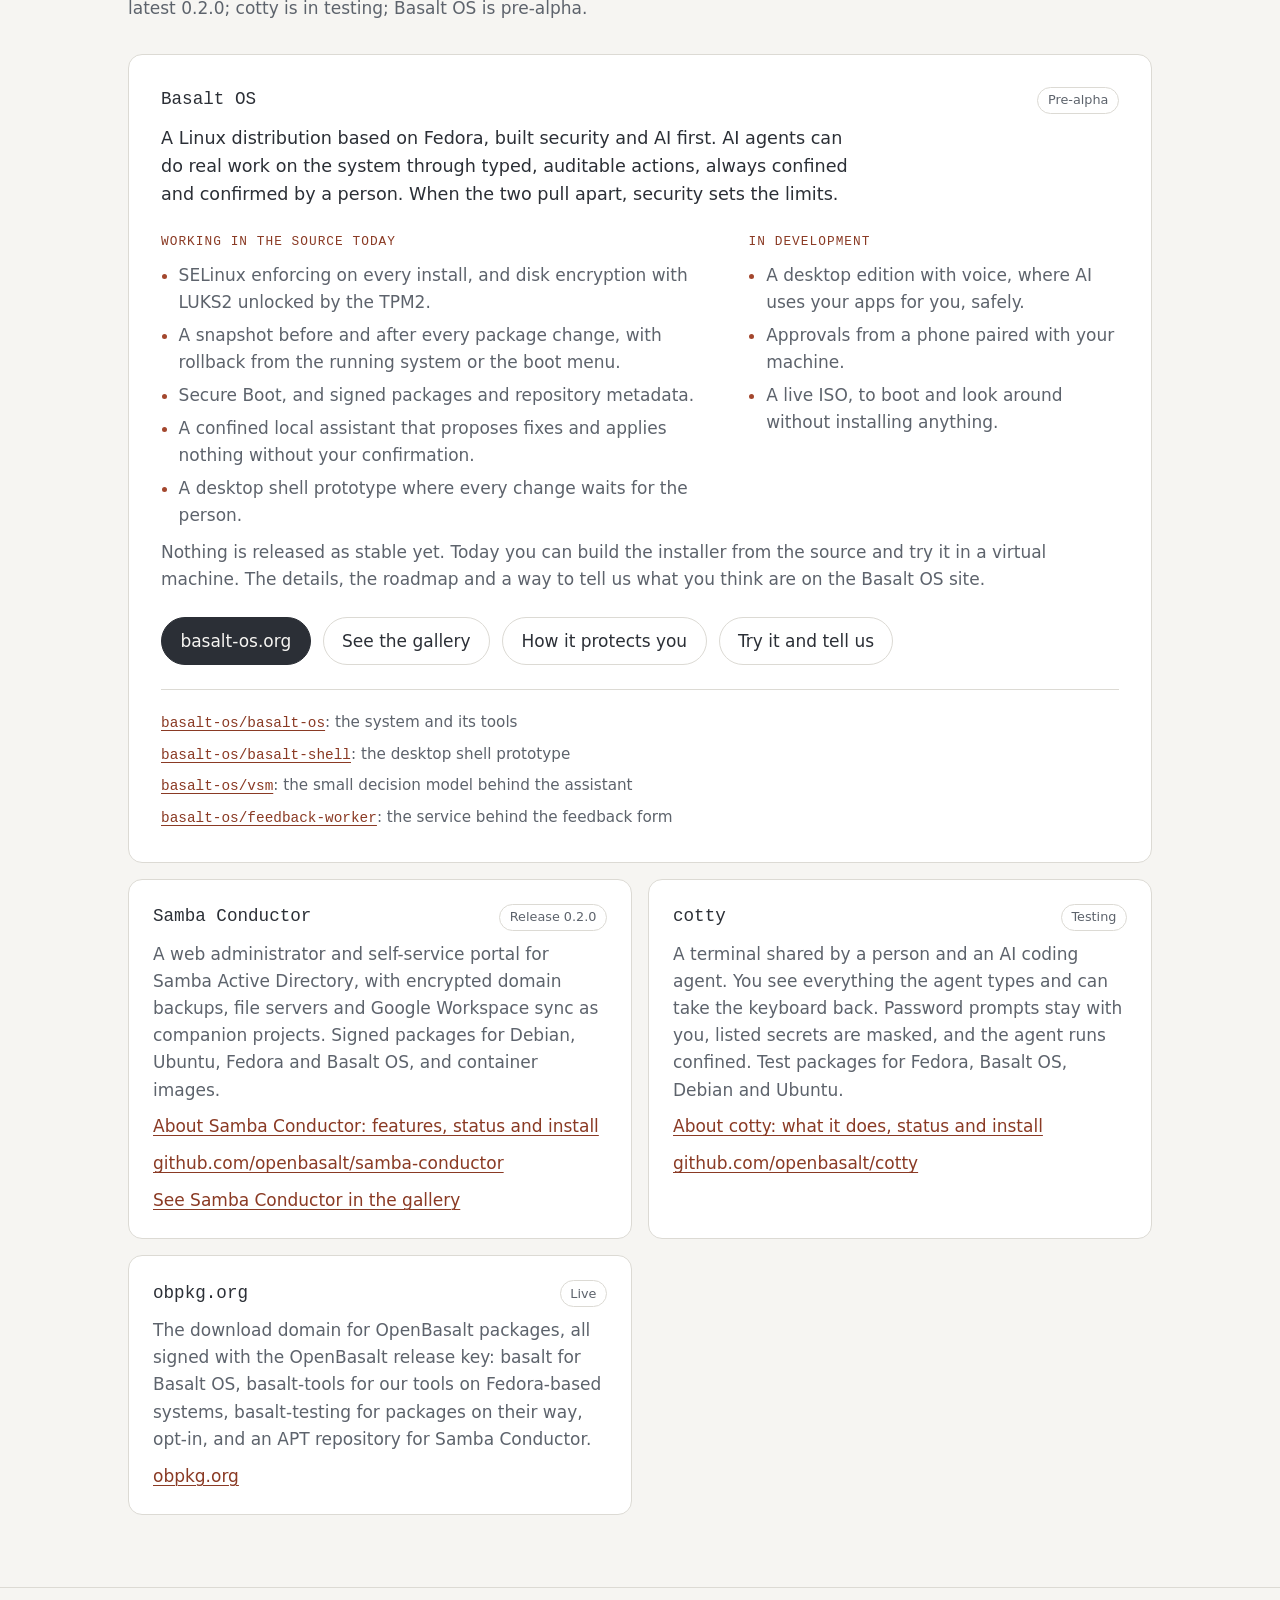
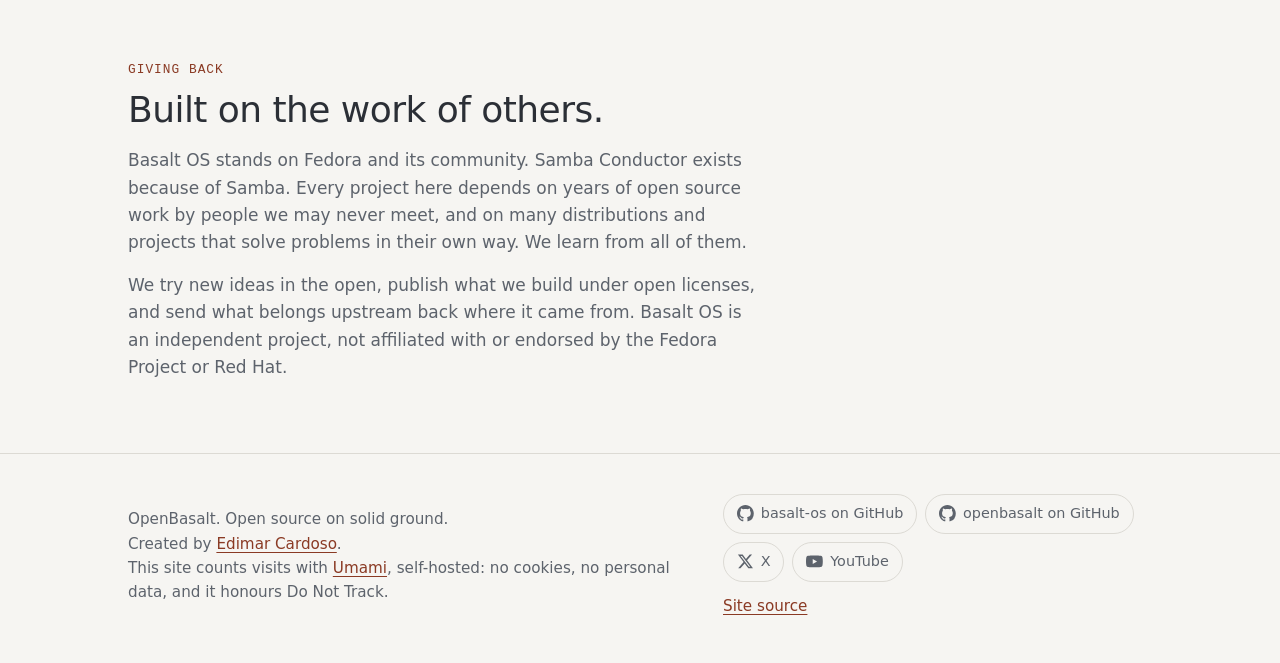
==== commit f861d48f: "cotty project page, projects card and home entry (draft) cotty is in the testing channels on obpkg.o" ====
--- a/index.html
+++ b/index.html
@@ -186,8 +186,8 @@
           <h2 id="projects-title">Columns, built in the open.</h2>
           <p class="section-intro">
             Each project lives in its own repository, with its own purpose and release cycle. All of
-            them are young. Samba Conductor has signed releases, the latest 0.2.0; Basalt OS is
-            pre-alpha.
+            them are young. Samba Conductor has signed releases, the latest 0.2.0; cotty is in
+            testing; Basalt OS is pre-alpha.
           </p>
           <div class="projects">
             <article id="basalt-os" class="project featured" aria-labelledby="basalt-os-title">
@@ -255,6 +255,20 @@
             </article>
             <article class="project">
               <div class="project-head">
+                <h3>cotty</h3>
+                <span class="tag">Testing</span>
+              </div>
+              <p>
+                A terminal shared by a person and an AI coding agent. You see everything the agent
+                types and can take the keyboard back. Password prompts stay with you, listed secrets
+                are masked, and the agent runs confined. Test packages for Fedora, Basalt OS, Debian
+                and Ubuntu.
+              </p>
+              <p><a href="projects/cotty/">About cotty: what it does, status and install</a></p>
+              <p><a href="https://github.com/openbasalt/cotty">github.com/openbasalt/cotty</a></p>
+            </article>
+            <article class="project">
+              <div class="project-head">
                 <h3>obpkg.org</h3>
                 <span class="tag">Live</span>
               </div>
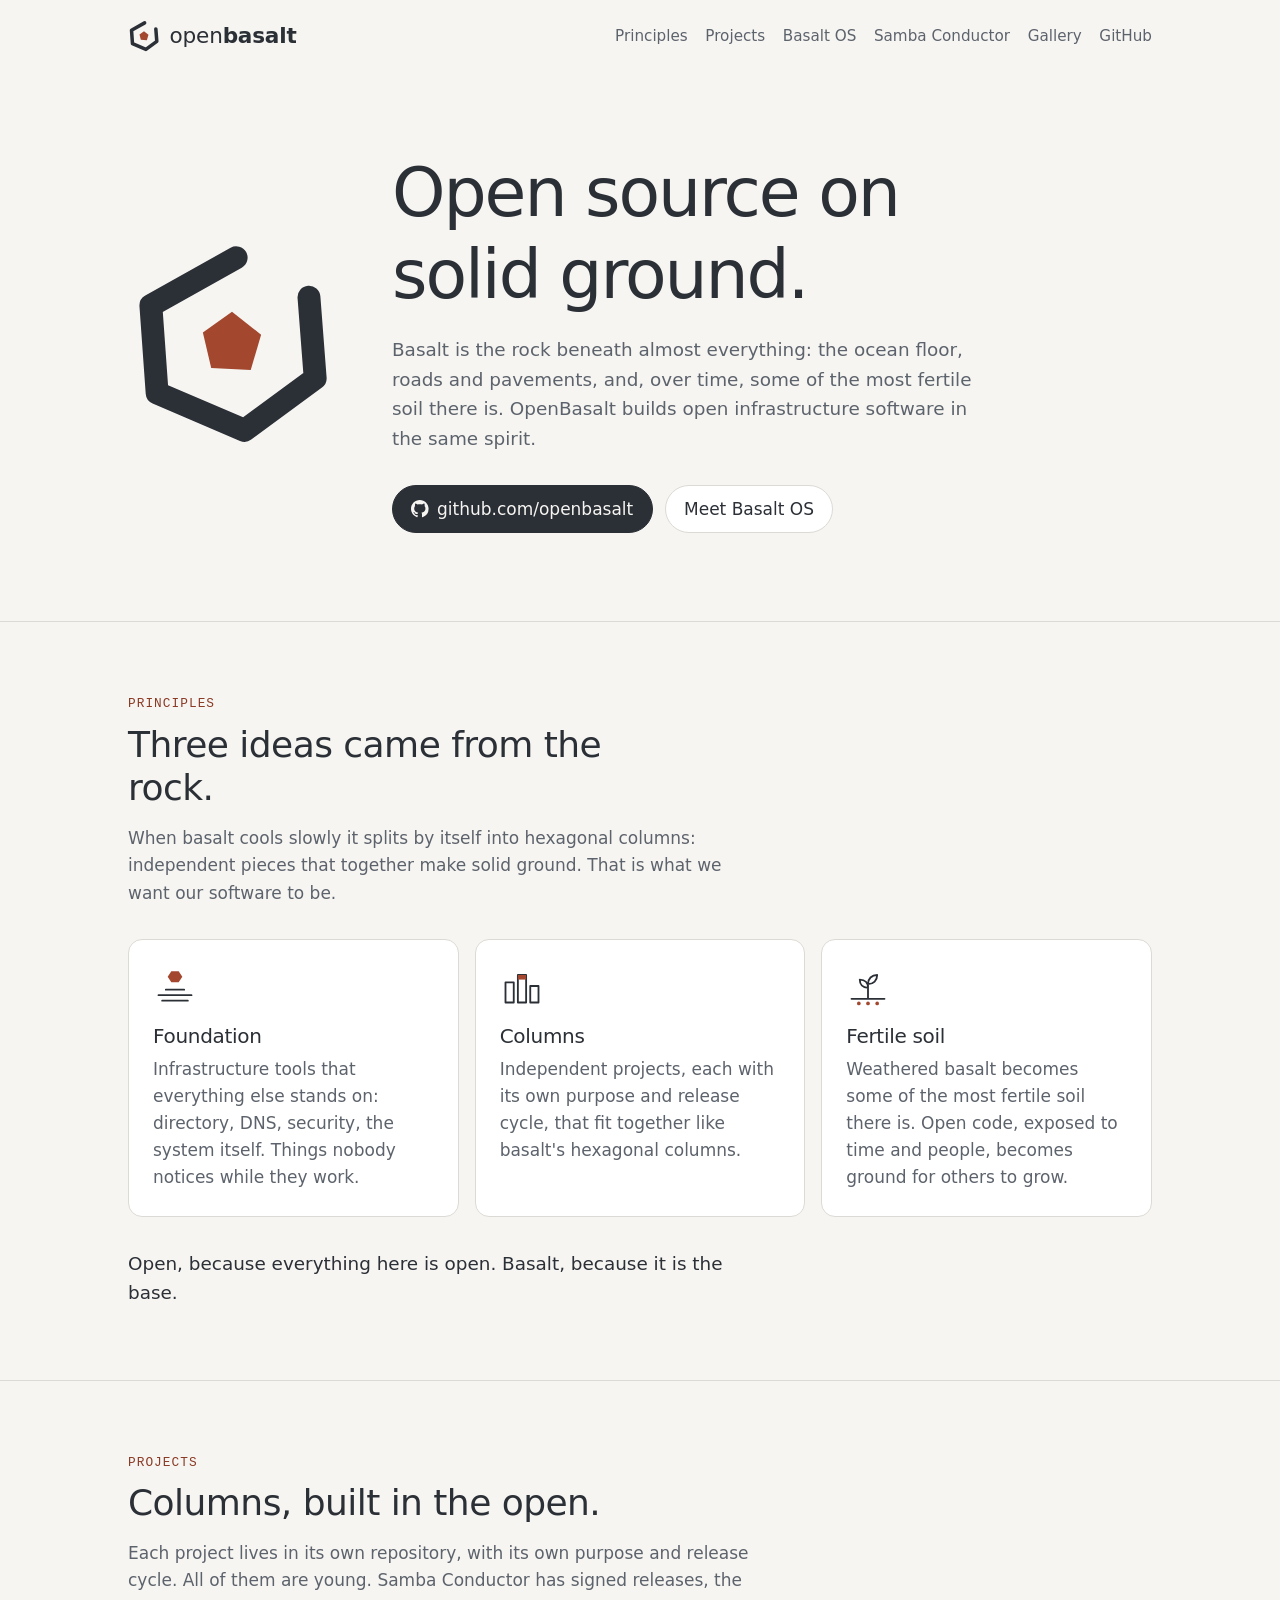
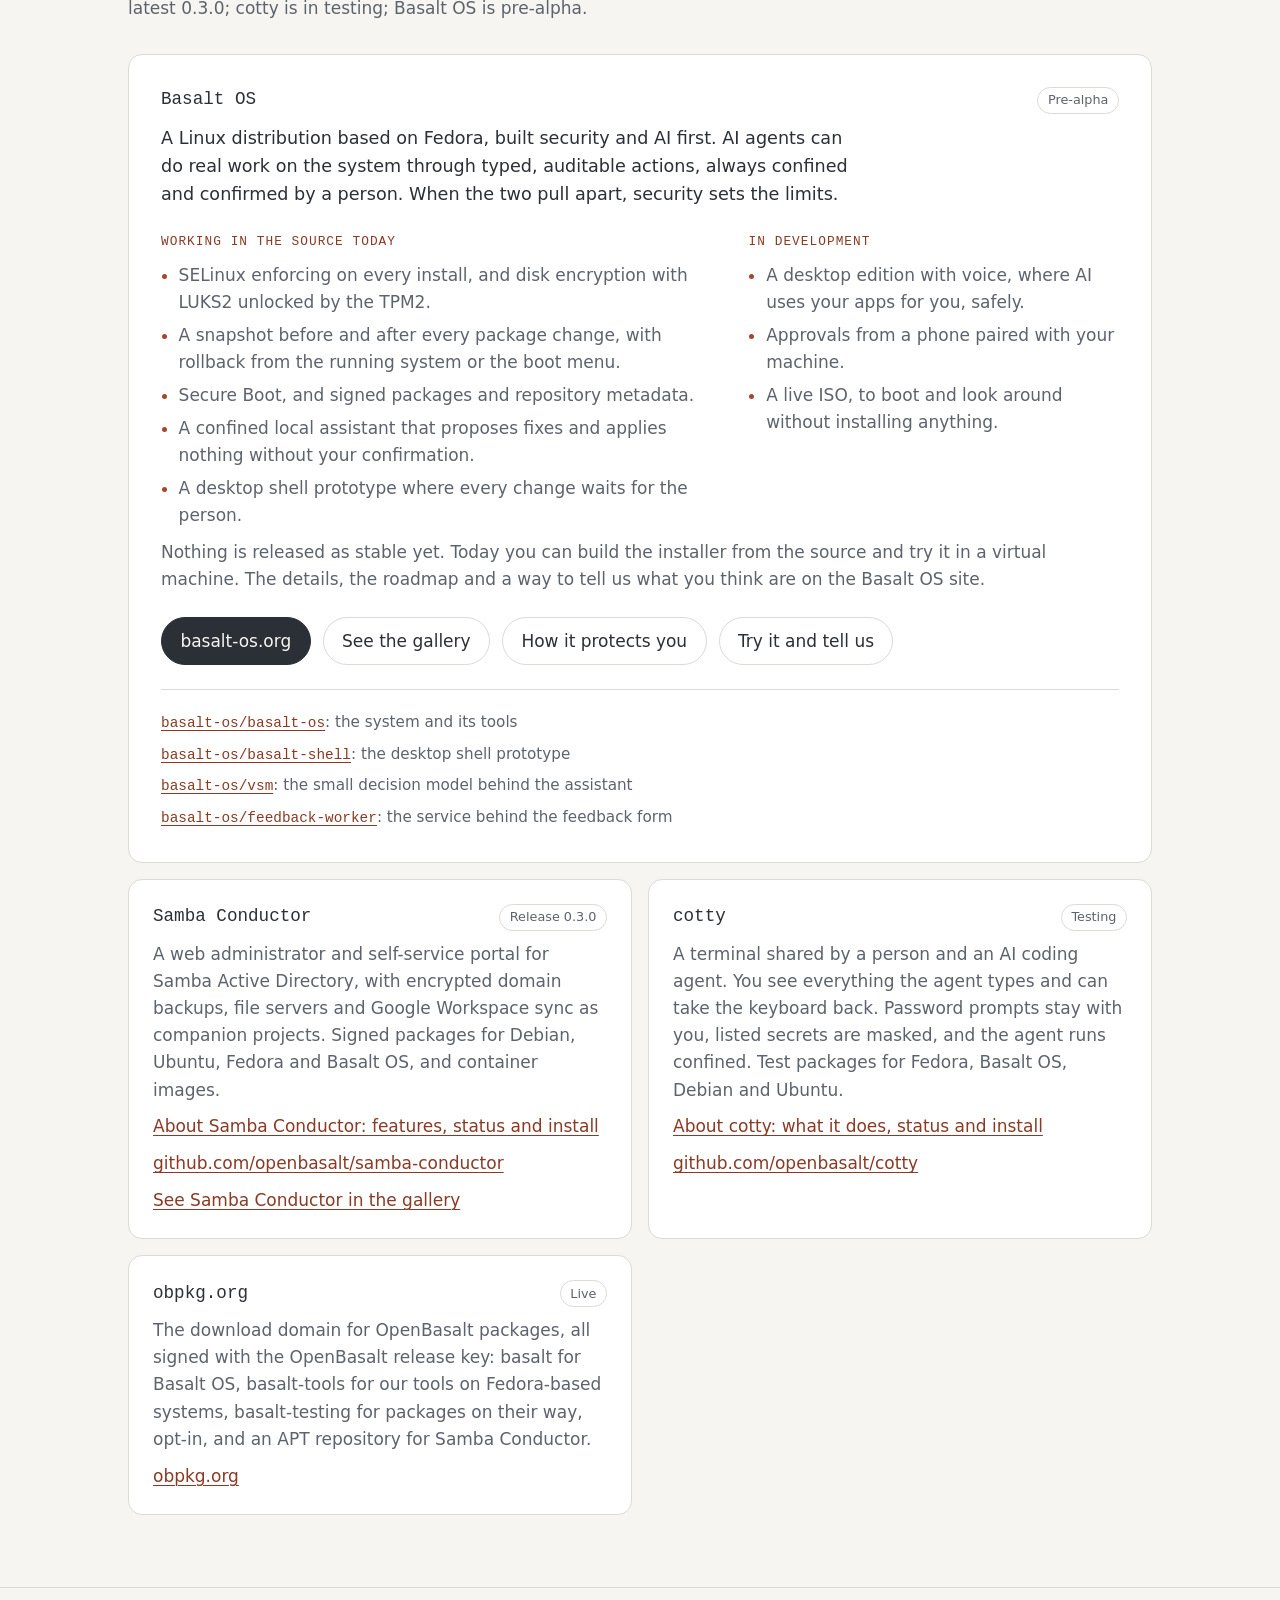
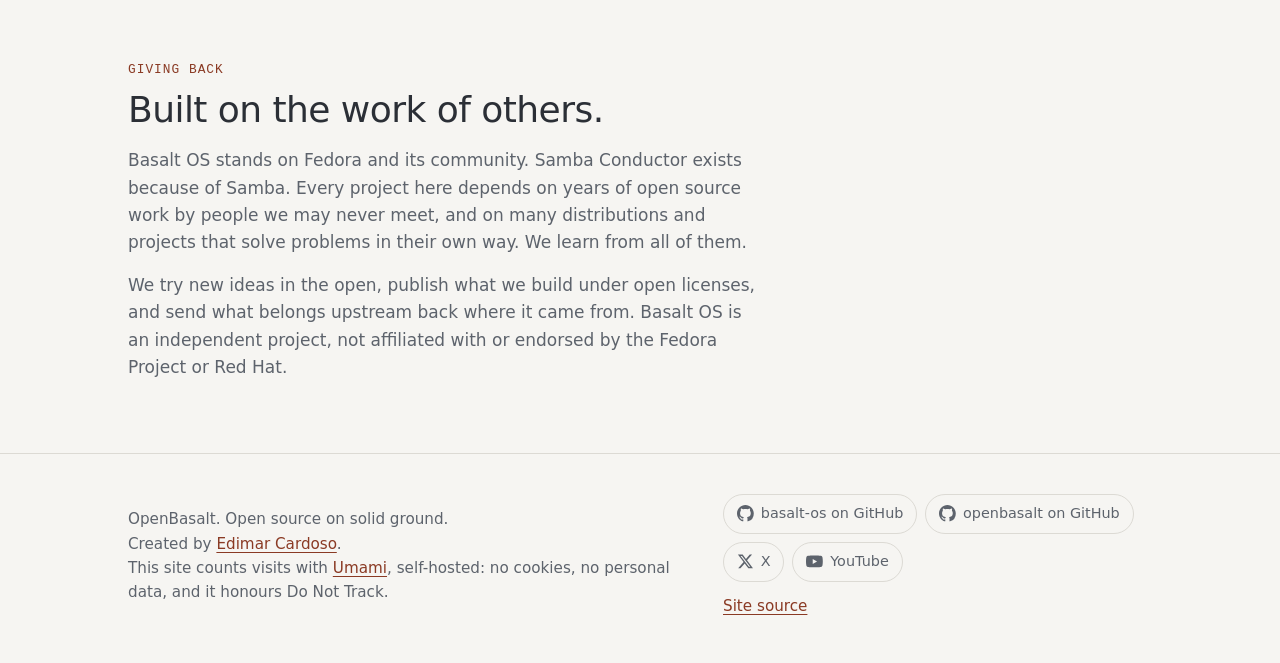
==== commit ada64faf: "Samba Conductor 0.3.0 released; multi-line TXT records The features this branch describes shipped on" ====
--- a/index.html
+++ b/index.html
@@ -186,7 +186,7 @@
           <h2 id="projects-title">Columns, built in the open.</h2>
           <p class="section-intro">
             Each project lives in its own repository, with its own purpose and release cycle. All of
-            them are young. Samba Conductor has signed releases, the latest 0.2.0; cotty is in
+            them are young. Samba Conductor has signed releases, the latest 0.3.0; cotty is in
             testing; Basalt OS is pre-alpha.
           </p>
           <div class="projects">
@@ -241,7 +241,7 @@
             <article class="project">
               <div class="project-head">
                 <h3>Samba Conductor</h3>
-                <span class="tag">Release 0.2.0</span>
+                <span class="tag">Release 0.3.0</span>
               </div>
               <p>
                 A web administrator and self-service portal for Samba Active Directory, with
